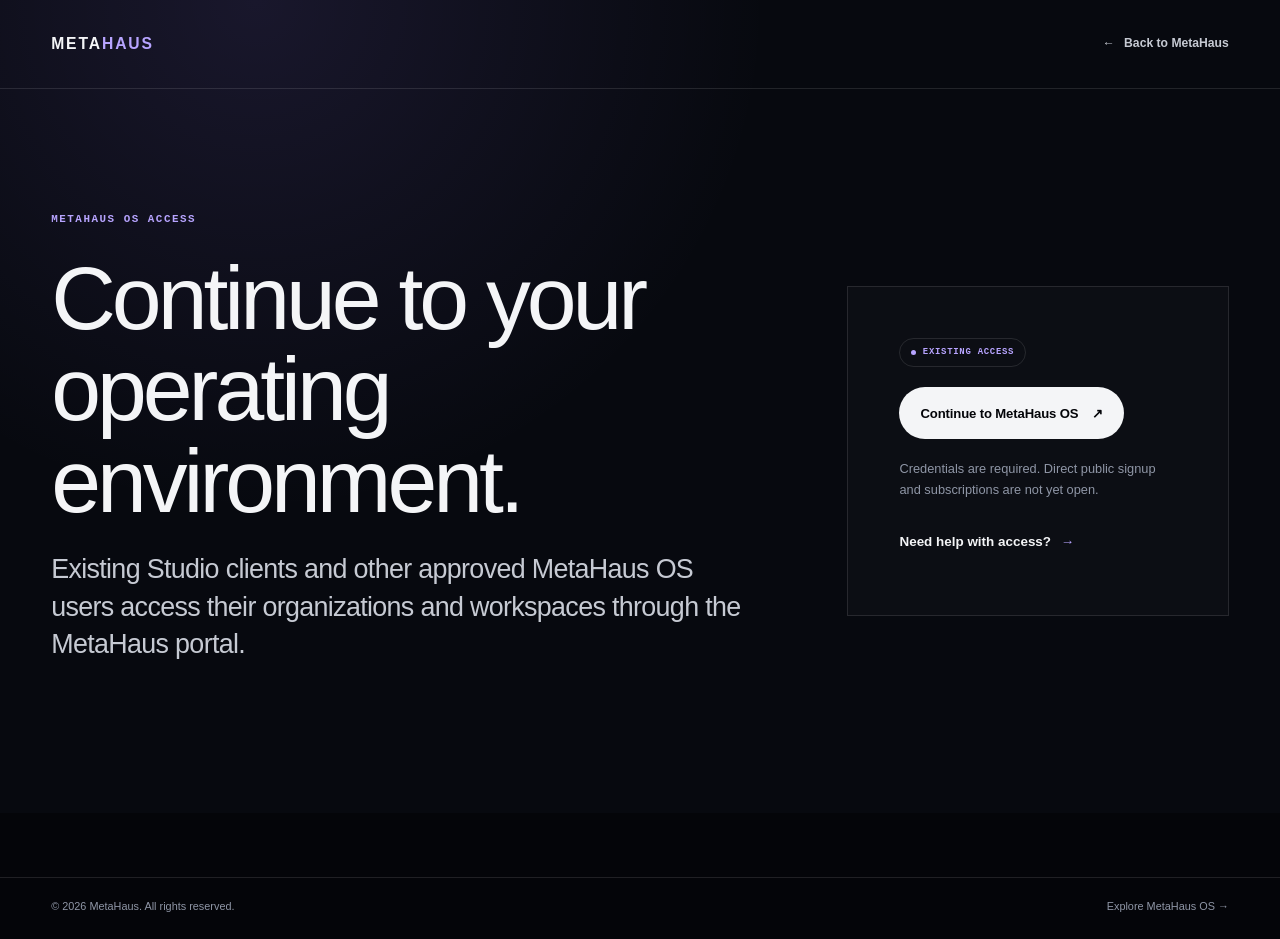
==== login/index.html @ ceb2d058 "feat(site): prepare MetaHaus OS commercial acquisition paths" ====
<!doctype html>
<html lang="en">
<head>
  <meta charset="utf-8">
  <meta name="viewport" content="width=device-width, initial-scale=1">
  <title>Log in — MetaHaus</title>
  <meta name="description" content="Access an existing MetaHaus OS organization or workspace through the MetaHaus portal.">
  <meta name="robots" content="noindex, follow">
  <meta name="theme-color" content="#07090f">
  <link rel="canonical" href="https://metahaus.studio/login/">
  <link rel="icon" href="../favicon.svg" type="image/svg+xml">
  <link rel="stylesheet" href="../css/styles.css">
</head>
<body class="preview-page login-page">
  <a class="skip-link" href="#main-content">Skip to login</a>
  <header class="preview-page-header">
    <nav class="preview-page-nav" aria-label="Login navigation">
      <a class="brand" href="../index.html" aria-label="MetaHaus home"><span class="brand-meta">META</span><span class="brand-haus">HAUS</span></a>
      <a class="preview-back-link" href="../index.html"><span aria-hidden="true">←</span> Back to MetaHaus</a>
    </nav>
  </header>
  <main class="login-main" id="main-content">
    <section class="section-shell login-panel" aria-labelledby="login-title">
      <div>
        <p class="preview-kicker">MetaHaus OS access</p>
        <h1 id="login-title">Continue to your operating environment.</h1>
        <p class="product-page-lead">Existing Studio clients and other approved MetaHaus OS users access their organizations and workspaces through the MetaHaus portal.</p>
      </div>
      <div class="login-action-panel">
        <span class="status status-private">Existing Access</span>
        <a class="button button-primary" href="https://portal.metahaus.studio/" rel="noopener noreferrer">Continue to MetaHaus OS <span aria-hidden="true">↗</span></a>
        <p>Credentials are required. Direct public signup and subscriptions are not yet open.</p>
        <a class="text-link" href="mailto:hello@metahaus.studio?subject=MetaHaus%20OS%20Access">Need help with access? <span aria-hidden="true">→</span></a>
      </div>
    </section>
  </main>
  <footer class="site-footer"><div class="section-shell footer-bottom"><span>© 2026 MetaHaus. All rights reserved.</span><a href="../os/">Explore MetaHaus OS →</a></div></footer>
</body>
</html>
---- css/styles.css ----
/*
  MetaHaus public website
  Phase 1A: static-first foundation and homepage
*/

:root {
  --color-bg: #07090f;
  --color-bg-deep: #040509;
  --color-surface: #0d111b;
  --color-surface-raised: #121827;
  --color-surface-soft: #161d2d;
  --color-text: #f4f5f7;
  --color-text-soft: #c6cad3;
  --color-muted: #8f96a6;
  --color-line: rgba(255, 255, 255, 0.11);
  --color-line-strong: rgba(255, 255, 255, 0.2);
  --color-violet: #9b7cff;
  --color-violet-bright: #b7a4ff;
  --color-blue: #6da8ff;
  --color-cyan: #70d9e7;

  --font-sans: Inter, ui-sans-serif, -apple-system, BlinkMacSystemFont, "Segoe UI", sans-serif;
  --font-mono: "SFMono-Regular", Consolas, "Liberation Mono", monospace;

  --space-1: 0.375rem;
  --space-2: 0.625rem;
  --space-3: 0.875rem;
  --space-4: 1rem;
  --space-5: 1.5rem;
  --space-6: 2rem;
  --space-7: 3rem;
  --space-8: 4rem;
  --space-9: 6rem;
  --space-10: 8rem;

  --radius-sm: 0.625rem;
  --radius-md: 1rem;
  --radius-lg: 1.5rem;
  --radius-xl: 2rem;
  --page-width: 86rem;
  --page-gutter: clamp(1.25rem, 4vw, 4rem);
  --shadow-soft: 0 2rem 6rem rgba(0, 0, 0, 0.28);
  --transition-fast: 180ms ease;
  --transition-base: 320ms cubic-bezier(0.22, 1, 0.36, 1);
}

*,
*::before,
*::after {
  box-sizing: border-box;
}

html {
  scroll-behavior: smooth;
  scroll-padding-top: 6rem;
  overflow-x: clip;
}

body {
  margin: 0;
  background: var(--color-bg);
  color: var(--color-text);
  font-family: var(--font-sans);
  font-size: 1rem;
  line-height: 1.6;
  -webkit-font-smoothing: antialiased;
  text-rendering: optimizeLegibility;
}

body::selection {
  background: var(--color-violet);
  color: var(--color-bg-deep);
}

img,
svg {
  display: block;
  max-width: 100%;
}

button,
input,
textarea,
select {
  font: inherit;
}

a {
  color: inherit;
  text-decoration: none;
}

h1,
h2,
h3,
p,
blockquote {
  margin-top: 0;
}

h1,
h2,
h3 {
  letter-spacing: -0.045em;
  line-height: 1.02;
}

:focus-visible {
  outline: 2px solid var(--color-cyan);
  outline-offset: 4px;
}

.skip-link {
  position: fixed;
  top: 0.75rem;
  left: 0.75rem;
  z-index: 1000;
  padding: 0.75rem 1rem;
  border-radius: var(--radius-sm);
  background: var(--color-text);
  color: var(--color-bg);
  font-weight: 700;
  transform: translateY(-150%);
  transition: transform var(--transition-fast);
}

.skip-link:focus {
  transform: translateY(0);
}

.section-shell {
  width: min(100%, var(--page-width));
  margin-inline: auto;
  padding-inline: var(--page-gutter);
}

.section {
  position: relative;
  padding-block: var(--space-10);
}

.eyebrow {
  margin-bottom: var(--space-5);
  color: var(--color-muted);
  font-family: var(--font-mono);
  font-size: 0.72rem;
  font-weight: 600;
  letter-spacing: 0.15em;
  line-height: 1.4;
  text-transform: uppercase;
}

.eyebrow span {
  margin-inline: 0.45em;
  color: var(--color-violet-bright);
}

.section-heading {
  display: grid;
  grid-template-columns: minmax(0, 1fr) minmax(15rem, 25rem);
  align-items: end;
  gap: var(--space-7);
  margin-bottom: var(--space-8);
}

.section-heading h2,
.definition-copy h2,
.company-copy h2,
.portal-panel h2,
.contact-panel h2 {
  max-width: 18ch;
  margin-bottom: 0;
  font-size: clamp(2.5rem, 5.6vw, 5.75rem);
  font-weight: 520;
}

.heading-note {
  max-width: 34rem;
  margin-bottom: 0.2rem;
  color: var(--color-muted);
  font-size: 0.94rem;
}

.large-copy {
  color: var(--color-text-soft);
  font-size: clamp(1.35rem, 2.1vw, 2rem);
  letter-spacing: -0.03em;
  line-height: 1.35;
}

.button-row {
  display: flex;
  flex-wrap: wrap;
  gap: 0.75rem;
}

.button {
  display: inline-flex;
  min-height: 3.25rem;
  align-items: center;
  justify-content: center;
  gap: 0.85rem;
  padding: 0.85rem 1.25rem;
  border: 1px solid transparent;
  border-radius: 999px;
  font-size: 0.82rem;
  font-weight: 680;
  letter-spacing: -0.01em;
  line-height: 1;
  transition: background-color var(--transition-fast), border-color var(--transition-fast), color var(--transition-fast), transform var(--transition-base);
}

.button:hover {
  transform: translateY(-2px);
}

.button-primary {
  background: var(--color-text);
  color: var(--color-bg-deep);
}

.button-primary:hover {
  background: var(--color-violet-bright);
}

.button-secondary {
  border-color: var(--color-line-strong);
  background: rgba(255, 255, 255, 0.025);
  color: var(--color-text);
}

.button-secondary:hover,
.button-portal:hover {
  border-color: rgba(155, 124, 255, 0.65);
  background: rgba(155, 124, 255, 0.08);
}

.button-portal {
  border-color: rgba(155, 124, 255, 0.44);
  background: rgba(155, 124, 255, 0.08);
}

.button-light {
  background: var(--color-bg-deep);
  color: var(--color-text);
}

.text-link,
.card-link {
  display: inline-flex;
  min-height: 2.75rem;
  align-items: center;
  gap: 0.6rem;
  color: var(--color-text);
  font-size: 0.84rem;
  font-weight: 680;
}

.text-link span,
.card-link span {
  color: var(--color-violet-bright);
  transition: transform var(--transition-base);
}

.text-link:hover span,
.card-link:hover span {
  transform: translateX(0.25rem);
}

/* Header */

.site-header {
  position: fixed;
  top: 0;
  left: 0;
  z-index: 100;
  width: 100%;
  padding: 1rem var(--page-gutter) 0;
  pointer-events: none;
}

.nav-shell {
  display: grid;
  grid-template-columns: auto 1fr auto;
  width: min(100%, calc(var(--page-width) - (var(--page-gutter) * 2)));
  min-height: 4.5rem;
  align-items: center;
  gap: var(--space-6);
  margin-inline: auto;
  padding: 0.6rem 0.75rem 0.6rem 1.25rem;
  border: 1px solid var(--color-line);
  border-radius: 1.25rem;
  background: rgba(8, 10, 16, 0.82);
  box-shadow: 0 1rem 4rem rgba(0, 0, 0, 0.22);
  backdrop-filter: blur(20px) saturate(120%);
  pointer-events: auto;
}

.brand {
  display: inline-flex;
  min-height: 2.75rem;
  align-items: center;
  font-size: 0.98rem;
  font-weight: 800;
  letter-spacing: 0.12em;
  line-height: 1;
}

.brand-haus {
  color: var(--color-violet-bright);
}

.primary-nav {
  display: flex;
  justify-content: center;
  gap: clamp(1rem, 2.2vw, 2rem);
}

.primary-nav a {
  position: relative;
  display: inline-flex;
  min-width: 2.75rem;
  min-height: 2.75rem;
  align-items: center;
  padding: 0.65rem 0;
  color: var(--color-text-soft);
  font-size: 0.78rem;
  font-weight: 620;
}

.primary-nav a::after {
  content: "";
  position: absolute;
  right: 0;
  bottom: 0.35rem;
  left: 0;
  height: 1px;
  background: var(--color-violet-bright);
  transform: scaleX(0);
  transition: transform var(--transition-base);
}

.primary-nav a:hover {
  color: var(--color-text);
}

.primary-nav a:hover::after,
.primary-nav a[aria-current="location"]::after {
  transform: scaleX(1);
}

.primary-nav a[aria-current="location"] {
  color: var(--color-text);
}

.primary-nav a[aria-current="location"]::before {
  content: "";
  position: absolute;
  top: 50%;
  left: -0.7rem;
  width: 0.25rem;
  height: 0.25rem;
  border-radius: 50%;
  background: var(--color-violet-bright);
  box-shadow: 0 0 0.8rem rgba(155, 124, 255, 0.55);
  transform: translateY(-50%);
}

.nav-toggle {
  display: none;
  width: 2.75rem;
  height: 2.75rem;
  padding: 0;
  border: 1px solid var(--color-line);
  border-radius: 50%;
  background: transparent;
  color: var(--color-text);
  cursor: pointer;
}

.nav-toggle span {
  display: block;
  width: 1rem;
  height: 1px;
  margin: 0.3rem auto;
  background: currentColor;
  transition: transform var(--transition-fast);
}

.nav-toggle[aria-expanded="true"] span:first-child {
  transform: translateY(3px) rotate(45deg);
}

.nav-toggle[aria-expanded="true"] span:last-child {
  transform: translateY(-2px) rotate(-45deg);
}

.no-script-nav {
  position: relative;
  z-index: 2;
  display: flex;
  flex-wrap: wrap;
  gap: 0.5rem 1.25rem;
  padding-top: 6.5rem;
  padding-bottom: 1rem;
  color: var(--color-text-soft);
  font-size: 0.78rem;
  font-weight: 650;
}

.no-script-nav a {
  min-height: 2.75rem;
  display: inline-flex;
  align-items: center;
}

/* Hero */

.home-page {
  --ambient-color: 104, 90, 180;
  overflow-x: hidden;
  background:
    radial-gradient(circle at 79% 12%, rgba(71, 91, 166, 0.17), transparent 28rem),
    radial-gradient(circle at 35% -10%, rgba(125, 85, 180, 0.09), transparent 35rem),
    var(--color-bg);
}

.home-page::before {
  content: "";
  position: fixed;
  inset: 0;
  z-index: 0;
  pointer-events: none;
  opacity: 0.16;
  background-image:
    linear-gradient(rgba(255, 255, 255, 0.028) 1px, transparent 1px),
    linear-gradient(90deg, rgba(255, 255, 255, 0.028) 1px, transparent 1px),
    radial-gradient(circle at 78% 38%, rgba(var(--ambient-color), 0.16), transparent 28rem);
  background-size: 6rem 6rem, 6rem 6rem, 100% 100%;
  transition: opacity 900ms ease, background-image 900ms ease;
}

.home-page[data-active-section="products"] { --ambient-color: 121, 101, 205; }
.home-page[data-active-section="capabilities"] { --ambient-color: 73, 132, 188; }
.home-page[data-active-section="worlds"] { --ambient-color: 65, 151, 163; }
.home-page[data-active-section="company"] { --ambient-color: 125, 113, 158; }
.home-page[data-active-section="contact"] { --ambient-color: 93, 90, 140; }

.home-page > main,
.home-page > .site-footer {
  position: relative;
  z-index: 1;
}

.home-page .hero {
  position: relative;
  min-height: min(61rem, 100svh);
  padding-top: clamp(9rem, 15vh, 12rem);
  overflow: hidden;
}

.home-page .hero::before {
  content: "";
  position: absolute;
  inset: 0;
  z-index: -1;
  opacity: 0.36;
  background-image:
    linear-gradient(rgba(255, 255, 255, 0.035) 1px, transparent 1px),
    linear-gradient(90deg, rgba(255, 255, 255, 0.035) 1px, transparent 1px);
  background-size: 5rem 5rem;
  mask-image: linear-gradient(to bottom, black 15%, transparent 88%);
}

.hero-layout {
  display: grid;
  grid-template-columns: minmax(0, 1.08fr) minmax(26rem, 0.92fr);
  align-items: center;
  gap: clamp(3rem, 8vw, 8rem);
}

.hero-copy h1 {
  max-width: 13ch;
  margin-bottom: var(--space-6);
  font-size: clamp(3.5rem, 7.1vw, 7.3rem);
  font-weight: 510;
  letter-spacing: -0.065em;
}

.hero-intro {
  max-width: 47rem;
  margin-bottom: var(--space-7);
  color: var(--color-text-soft);
  font-size: clamp(1.05rem, 1.5vw, 1.3rem);
  line-height: 1.65;
}

.hero-system {
  --depth-x: 0deg;
  --depth-y: 0deg;
  --node-axis-offset: 12%;
  position: relative;
  width: min(100%, 38rem);
  min-height: 0;
  aspect-ratio: 1;
  justify-self: end;
  border: 1px solid rgba(255, 255, 255, 0.14);
  border-radius: 50%;
  background:
    radial-gradient(circle at 50% 50%, rgba(155, 124, 255, 0.095), transparent 36%),
    rgba(255, 255, 255, 0.01);
  box-shadow: inset 0 0 7rem rgba(76, 109, 190, 0.065), 0 2rem 6rem rgba(0, 0, 0, 0.24);
  transform: perspective(75rem) rotateX(var(--depth-x)) rotateY(var(--depth-y));
  transform-style: preserve-3d;
  transition: border-color 500ms ease, box-shadow 500ms ease, transform 650ms cubic-bezier(0.22, 1, 0.36, 1);
}

.hero-system::before,
.hero-system::after {
  content: "";
  position: absolute;
  top: 50%;
  left: 50%;
  background: rgba(255, 255, 255, 0.1);
  transform: translate(-50%, -50%);
}

.hero-system::before {
  width: 100%;
  height: 1px;
}

.hero-system::after {
  width: 1px;
  height: 100%;
}

.system-orbit {
  position: absolute;
  top: 50%;
  left: 50%;
  border: 1px solid rgba(255, 255, 255, 0.13);
  border-radius: 50%;
  transform: translate(-50%, -50%);
  will-change: transform, opacity;
}

.orbit-one {
  width: 68%;
  height: 68%;
}

.orbit-two {
  width: 40%;
  height: 40%;
  border-color: rgba(155, 124, 255, 0.25);
}

.system-core {
  position: absolute;
  top: 50%;
  left: 50%;
  z-index: 2;
  display: flex;
  width: clamp(5.75rem, 25%, 8.25rem);
  aspect-ratio: 1;
  flex-direction: column;
  align-items: center;
  justify-content: center;
  border: 1px solid rgba(155, 124, 255, 0.42);
  border-radius: 50%;
  background: #0c101a;
  box-shadow: 0 0 3.5rem rgba(126, 98, 213, 0.14);
  transform: translate(-50%, -50%);
  transition: border-color 400ms ease, box-shadow 400ms ease;
}

.system-core span {
  font-size: clamp(1.2rem, 3.1vw, 1.65rem);
  font-weight: 750;
  letter-spacing: 0.14em;
  line-height: 1;
  translate: 0.06em 0;
}

.system-core small {
  margin-top: 0.5rem;
  color: var(--color-muted);
  font-family: var(--font-mono);
  font-size: 0.58rem;
  letter-spacing: 0.12em;
  text-transform: uppercase;
}

.system-node {
  position: absolute;
  z-index: 3;
  display: grid;
  grid-template-columns: 1.2rem auto;
  width: 7.25rem;
  min-height: 2.75rem;
  align-items: center;
  justify-content: center;
  gap: 0.5rem;
  padding: 0.55rem 0.85rem;
  border: 1px solid rgba(255, 255, 255, 0.13);
  border-radius: 999px;
  background: rgba(9, 12, 20, 0.92);
  color: var(--color-text-soft);
  font-size: 0.72rem;
  font-weight: 650;
  letter-spacing: 0.015em;
  line-height: 1;
  box-shadow: 0 0.75rem 1.8rem rgba(0, 0, 0, 0.18);
  cursor: default;
  transition: opacity 350ms ease, border-color 350ms ease, color 350ms ease, background-color 350ms ease, transform 350ms cubic-bezier(0.22, 1, 0.36, 1);
}

.system-node:hover,
.system-node:focus-visible {
  border-color: rgba(155, 124, 255, 0.6);
  background: rgba(17, 19, 31, 0.98);
  color: var(--color-text);
  transform: translateY(-0.2rem);
}

.system-node span {
  width: 1.2rem;
  color: var(--color-violet-bright);
  font-family: var(--font-mono);
  font-size: 0.58rem;
  letter-spacing: 0.06em;
  text-align: center;
}

.node-os {
  top: var(--node-axis-offset);
  left: 50%;
  translate: -50% -50%;
}

.node-ai {
  top: 50%;
  right: var(--node-axis-offset);
  translate: 50% -50%;
}

.node-mobility {
  bottom: var(--node-axis-offset);
  left: 50%;
  translate: -50% 50%;
}

.node-commerce {
  top: 50%;
  left: var(--node-axis-offset);
  translate: -50% -50%;
}

.system-readout {
  position: absolute;
  right: 8%;
  bottom: 8%;
  display: grid;
  gap: 0.25rem;
  color: var(--color-muted);
  font-family: var(--font-mono);
  font-size: 0.57rem;
  letter-spacing: 0.1em;
  text-transform: uppercase;
}

.system-readout button {
  min-height: 2.75rem;
  padding: 0.5rem 0;
  border: 0;
  background: transparent;
  color: inherit;
  font: inherit;
  letter-spacing: inherit;
  text-align: left;
  text-transform: inherit;
  cursor: pointer;
  transition: color 250ms ease, transform 250ms ease;
}

.system-readout button:hover,
.system-readout button:focus-visible,
.system-readout button[aria-pressed="true"] {
  color: var(--color-text);
  transform: translateX(-0.2rem);
}

.hero-system[data-active-layer="products"] .system-node:not([data-layer="products"]),
.hero-system[data-active-layer="worlds"] .system-node:not([data-layer="worlds"]) {
  opacity: 0.32;
}

.hero-system[data-active-layer="products"] .system-node[data-layer="products"],
.hero-system[data-active-layer="worlds"] .system-node[data-layer="worlds"] {
  border-color: rgba(155, 124, 255, 0.66);
  color: var(--color-text);
  box-shadow: 0 0.8rem 2rem rgba(0, 0, 0, 0.2), 0 0 1.4rem rgba(155, 124, 255, 0.14);
}

.hero-system[data-active-layer="capabilities"]::before,
.hero-system[data-active-layer="capabilities"]::after {
  background: rgba(112, 217, 231, 0.42);
  box-shadow: 0 0 1rem rgba(112, 217, 231, 0.16);
}

.hero-system[data-active-layer="capabilities"] .system-orbit {
  border-color: rgba(112, 217, 231, 0.3);
}

.system-caption {
  position: absolute;
  bottom: 8%;
  left: 8%;
  max-width: 9rem;
  margin: 0;
  color: var(--color-muted);
  font-family: var(--font-mono);
  font-size: 0.55rem;
  letter-spacing: 0.08em;
  line-height: 1.5;
  text-transform: uppercase;
}

.hero-index {
  display: grid;
  grid-template-columns: repeat(5, 1fr);
  margin-top: clamp(4rem, 10vh, 8rem);
  border-top: 1px solid var(--color-line);
  border-bottom: 1px solid var(--color-line);
}

.hero-index span {
  padding: 1.05rem 1rem;
  border-right: 1px solid var(--color-line);
  color: var(--color-muted);
  font-family: var(--font-mono);
  font-size: 0.62rem;
  letter-spacing: 0.08em;
  text-align: center;
  text-transform: uppercase;
}

.hero-index span:first-child { border-left: 1px solid var(--color-line); }

/* Company definition */

.section-definition {
  background: var(--color-text);
  color: var(--color-bg-deep);
}

.definition-grid,
.company-grid {
  display: grid;
  grid-template-columns: minmax(10rem, 0.38fr) minmax(0, 1fr);
  gap: clamp(3rem, 9vw, 9rem);
}

.section-marker {
  display: flex;
  gap: 1rem;
  align-items: flex-start;
  color: #666d79;
  font-family: var(--font-mono);
  font-size: 0.68rem;
  letter-spacing: 0.1em;
  text-transform: uppercase;
}

.section-marker p {
  margin-bottom: 0;
}

.definition-copy h2 {
  max-width: 14ch;
  margin-bottom: var(--space-7);
}

.definition-copy > p {
  max-width: 47rem;
  color: #4f5561;
  font-size: clamp(1.05rem, 1.5vw, 1.3rem);
  line-height: 1.7;
}

/* MetaHaus OS */

.section-os {
  border-bottom: 1px solid var(--color-line);
  background: #090c14;
}

.os-panel {
  display: grid;
  grid-template-columns: minmax(18rem, 0.7fr) minmax(0, 1.3fr);
  gap: var(--space-8);
  align-items: stretch;
}

.os-narrative {
  display: flex;
  flex-direction: column;
  align-items: flex-start;
  justify-content: flex-end;
  padding: clamp(1.5rem, 3vw, 2.5rem);
  border: 1px solid var(--color-line);
  border-radius: var(--radius-lg);
  background: rgba(255, 255, 255, 0.015);
}

.os-narrative > p:not(.large-copy) {
  max-width: 38rem;
  color: var(--color-muted);
}

.os-narrative .text-link {
  min-height: 2.75rem;
  align-items: center;
}

.os-actions {
  display: flex;
  flex-wrap: wrap;
  gap: 0.5rem 1.25rem;
  margin-top: auto;
  padding-top: var(--space-7);
}

.os-introduction.os-introduction-strategic {
  grid-template-columns: minmax(0, 1fr);
}

.os-preview-column {
  min-width: 0;
}

.os-scope {
  display: grid;
  grid-template-columns: repeat(2, minmax(0, 1fr));
  width: 100%;
  margin: 1.25rem 0 0;
  padding: 0;
  border-top: 1px solid var(--color-line);
  list-style: none;
}

.os-scope li {
  min-width: 0;
  padding: 0.7rem 0.75rem 0.7rem 0;
  border-bottom: 1px solid var(--color-line);
  color: var(--color-text-soft);
  font-size: 0.7rem;
  line-height: 1.4;
}

.os-scope li:nth-child(even) {
  padding-left: 0.75rem;
  border-left: 1px solid var(--color-line);
}

.os-interface {
  min-height: 37rem;
  overflow: hidden;
  border: 1px solid rgba(155, 124, 255, 0.3);
  border-radius: var(--radius-lg);
  background:
    radial-gradient(circle at 75% 30%, rgba(100, 120, 220, 0.15), transparent 28rem),
    #0a0e17;
  box-shadow: var(--shadow-soft);
}

.interface-topbar {
  display: grid;
  grid-template-columns: 1fr auto 1fr;
  min-height: 3.5rem;
  align-items: center;
  padding-inline: 1.25rem;
  border-bottom: 1px solid var(--color-line);
  color: var(--color-muted);
  font-family: var(--font-mono);
  font-size: 0.58rem;
  letter-spacing: 0.08em;
  text-transform: uppercase;
}

.interface-mark {
  color: var(--color-text);
  font-weight: 700;
}

.interface-state {
  justify-self: end;
  color: var(--color-cyan);
}

.interface-state::before {
  content: "";
  display: inline-block;
  width: 0.4rem;
  height: 0.4rem;
  margin-right: 0.45rem;
  border-radius: 50%;
  background: currentColor;
}

.interface-body {
  display: grid;
  grid-template-columns: 4rem 1fr;
  min-height: calc(37rem - 3.5rem);
}

.interface-rail {
  display: flex;
  flex-direction: column;
  align-items: center;
  gap: 1.1rem;
  padding-top: 1.5rem;
  border-right: 1px solid var(--color-line);
}

.interface-rail span {
  width: 0.55rem;
  height: 0.55rem;
  border: 1px solid var(--color-line-strong);
  border-radius: 50%;
}

.interface-rail .active {
  border-color: var(--color-violet-bright);
  background: var(--color-violet-bright);
  box-shadow: 0 0 1rem rgba(155, 124, 255, 0.55);
}

.interface-content {
  display: flex;
  flex-direction: column;
  padding: clamp(1.5rem, 4vw, 3rem);
}

.interface-content > p {
  color: var(--color-violet-bright);
  font-family: var(--font-mono);
  font-size: 0.64rem;
  letter-spacing: 0.1em;
  text-transform: uppercase;
}

.interface-content > h3 {
  max-width: 16ch;
  margin-bottom: auto;
  font-size: clamp(2rem, 4vw, 4rem);
  font-weight: 520;
}

.interface-modules {
  display: grid;
  grid-template-columns: repeat(4, 1fr);
  gap: 0.65rem;
}

.interface-modules article {
  min-width: 0;
  padding: 1rem;
  border: 1px solid var(--color-line);
  border-radius: var(--radius-sm);
  background: rgba(255, 255, 255, 0.02);
}

.interface-modules span,
.interface-modules strong,
.interface-modules small {
  display: block;
}

.interface-modules span {
  margin-bottom: 2rem;
  color: var(--color-muted);
  font-family: var(--font-mono);
  font-size: 0.6rem;
}

.interface-modules strong {
  overflow: hidden;
  font-size: 0.75rem;
  text-overflow: ellipsis;
}

.interface-modules small {
  margin-top: 0.25rem;
  overflow: hidden;
  color: var(--color-muted);
  font-size: 0.62rem;
  text-overflow: ellipsis;
  white-space: nowrap;
}

.preview-source-note {
  display: flex;
  align-items: center;
  justify-content: space-between;
  gap: 1.5rem;
  margin: 0;
  padding: 0.85rem 0.25rem 0;
  color: var(--color-muted);
  font-size: 0.64rem;
  line-height: 1.55;
}

.preview-source-note span {
  flex: 0 0 auto;
  color: var(--color-violet-bright);
  font-family: var(--font-mono);
  font-size: 0.55rem;
  letter-spacing: 0.09em;
  text-transform: uppercase;
}

.product-preview-frame {
  overflow: hidden;
  border: 1px solid rgba(155, 124, 255, 0.28);
  border-radius: var(--radius-lg);
  background:
    radial-gradient(circle at 72% 20%, rgba(112, 217, 231, 0.1), transparent 25rem),
    #080b12;
  box-shadow: var(--shadow-soft);
}

.product-proof-figure,
.product-preview-detail {
  margin: 0;
}

.product-proof-window {
  position: relative;
  overflow: hidden;
  border-bottom: 1px solid var(--color-line);
  background: #080b12;
}

.product-proof-window::after {
  position: absolute;
  inset: 0;
  border: 1px solid rgba(255, 255, 255, 0.04);
  content: "";
  pointer-events: none;
}

.product-proof-window img {
  width: 100%;
  height: auto;
}

.product-proof-window-primary {
  aspect-ratio: 1.28;
}

.product-proof-window-primary img {
  min-height: 100%;
  object-fit: cover;
  object-position: 35% top;
}

.product-proof-figure figcaption,
.product-preview-detail figcaption {
  margin: 0;
  padding: 0.9rem 1rem;
  color: var(--color-muted);
  font-size: 0.64rem;
  line-height: 1.55;
}

.product-proof-figure figcaption strong,
.product-preview-detail figcaption strong {
  margin-right: 0.35rem;
  color: var(--color-text-soft);
}

.product-preview-details {
  margin-top: 1rem;
  border-top: 1px solid var(--color-line);
}

.product-preview-details summary {
  display: flex;
  min-height: 3rem;
  align-items: center;
  justify-content: space-between;
  gap: 1rem;
  cursor: pointer;
  color: var(--color-text);
  font-size: 0.72rem;
  font-weight: 650;
  list-style: none;
}

.product-preview-details summary::-webkit-details-marker {
  display: none;
}

.product-preview-details summary span {
  color: var(--color-violet-bright);
  transition: transform var(--transition-fast);
}

.product-preview-details[open] summary span {
  transform: rotate(90deg);
}

.product-preview-detail-grid {
  display: grid;
  grid-template-columns: repeat(2, minmax(0, 1fr));
  overflow: hidden;
  border: 1px solid var(--color-line);
  border-radius: var(--radius-md);
  background: #080b12;
}

.product-preview-detail + .product-preview-detail {
  border-left: 1px solid var(--color-line);
}

.product-preview-detail .product-proof-window {
  aspect-ratio: 1.45;
}

.product-preview-detail img {
  width: 100%;
  height: 100%;
  object-fit: cover;
  object-position: top left;
}

.cloud-preview {
  margin-top: 1.5rem;
}

.cloud-preview .product-preview-frame {
  border-radius: var(--radius-md);
  box-shadow: none;
}

.product-proof-window-cloud {
  aspect-ratio: 1.48;
}

.product-proof-window-cloud img {
  width: 100%;
  height: 100%;
  object-fit: cover;
  object-position: 28% top;
}

.cloud-pack-proof {
  border-top: 1px solid var(--color-line);
}

.cloud-pack-proof .product-proof-window {
  aspect-ratio: 1.6;
}

.preview-boundary {
  margin: 0;
  padding: 0.85rem 1rem;
  border-top: 1px solid var(--color-line);
  color: var(--color-muted);
  font-family: var(--font-mono);
  font-size: 0.52rem;
  letter-spacing: 0.05em;
  line-height: 1.5;
  text-transform: uppercase;
}

/* 2026.3 product-proof recomposition */
.os-introduction {
  display: grid;
  grid-template-columns: minmax(18rem, 0.8fr) minmax(0, 1.2fr);
  gap: clamp(2.5rem, 6vw, 7rem);
  align-items: start;
  margin-bottom: clamp(3rem, 6vw, 6rem);
}

.os-narrative-compact {
  min-height: 0;
}

.os-narrative-compact p:last-child {
  margin-bottom: 0;
}

.os-scope-column {
  min-width: 0;
}

.homepage-proof,
.immersive-home-proof {
  width: 100%;
  overflow: hidden;
  border: 1px solid rgba(155, 124, 255, 0.28);
  background: #080b12;
  box-shadow: var(--shadow-soft);
}

.homepage-proof-primary {
  margin-inline: auto;
}

.proof-label {
  display: flex;
  min-height: 3.5rem;
  align-items: center;
  justify-content: space-between;
  gap: 1rem;
  padding-inline: clamp(1rem, 2vw, 1.5rem);
  border-bottom: 1px solid var(--color-line);
  color: var(--color-muted);
  font-family: var(--font-mono);
  font-size: 0.58rem;
  letter-spacing: 0.09em;
  text-transform: uppercase;
}

.proof-label span:first-child {
  color: var(--color-text);
  font-weight: 700;
}

.proof-figure,
.immersive-proof-figure {
  margin: 0;
}

.proof-image-surface {
  width: 100%;
  overflow: hidden;
  background: #070a11;
}

.proof-image-surface img {
  width: 100%;
  height: auto;
}

.proof-figure figcaption,
.immersive-proof-figure figcaption {
  display: flex;
  align-items: baseline;
  justify-content: space-between;
  gap: 2rem;
  padding: 1rem clamp(1rem, 2vw, 1.5rem);
  border-top: 1px solid var(--color-line);
  color: var(--color-muted);
  font-size: 0.72rem;
  line-height: 1.55;
}

.proof-figure figcaption strong {
  flex: 0 0 auto;
  color: var(--color-text);
  font-weight: 680;
}

.proof-figure figcaption span {
  max-width: 42rem;
  text-align: right;
}

.homepage-secondary-proof {
  display: grid;
  grid-template-columns: repeat(2, minmax(0, 1fr));
  gap: clamp(1rem, 2.2vw, 2rem);
  margin-top: clamp(1rem, 2.2vw, 2rem);
}

.homepage-secondary-proof-three {
  grid-template-columns: repeat(3, minmax(0, 1fr));
}

.proof-figure-secondary,
.cloud-secondary-proof {
  overflow: hidden;
  border: 1px solid var(--color-line);
  background: #080b12;
}

.proof-disclosure {
  display: flex;
  align-items: center;
  justify-content: space-between;
  gap: 1.5rem;
  padding: 1rem 0.25rem 0;
}

.proof-disclosure p {
  margin: 0;
  color: var(--color-muted);
  font-size: 0.7rem;
}

.product-proof-product {
  gap: clamp(2rem, 5vw, 4rem);
  padding: clamp(1.25rem, 3vw, 3rem);
}

.product-proof-product .card-topline {
  margin-bottom: 0;
}

.product-proof-intro {
  display: grid;
  grid-template-columns: minmax(15rem, 0.75fr) minmax(0, 1.25fr);
  gap: 1rem clamp(3rem, 8vw, 9rem);
  align-items: end;
}

.product-proof-intro .product-family,
.product-proof-intro h3 {
  grid-column: 1;
}

.product-proof-intro .product-family {
  margin-top: 0;
}

.product-proof-intro h3 {
  margin-bottom: 0;
}

.product-proof-intro .large-copy,
.product-proof-intro > p:last-child {
  grid-column: 2;
}

.product-proof-intro .large-copy {
  margin-bottom: 0.5rem;
  color: var(--color-text);
}

.product-proof-intro > p:last-child {
  margin-bottom: 0;
}

.gallery-source-stage.gallery-source-stage-dominant {
  height: clamp(30rem, 54vw, 46rem);
}

.gallery-source-stage-dominant img {
  top: 11%;
  width: 31%;
  height: 73%;
}

.gallery-source-stage-dominant img:nth-child(1) {
  left: 5%;
}

.gallery-source-stage-dominant img:nth-child(2) {
  left: 34.5%;
  top: 6%;
  height: 82%;
}

.gallery-source-stage-dominant img:nth-child(3) {
  right: 5%;
}

.gallery-source-stage.gallery-source-stage-dominant.gallery-source-stage-single img:first-child {
  top: 7%;
  left: 50%;
  width: min(48%, 28rem);
  height: 86%;
  object-fit: contain;
  transform: translateX(-50%);
}

.product-proof-actions {
  display: flex;
  flex-wrap: wrap;
  gap: 0.5rem 1.5rem;
}

.cloud-home-proof {
  box-shadow: none;
}

.cloud-secondary-proof {
  width: min(100%, 64rem);
}

.proof-disclosure-card {
  padding-top: 0;
}

.cloud-proof-status {
  width: min(100%, 58rem);
  padding: clamp(1.25rem, 2.4vw, 2rem);
  border: 1px solid var(--color-line);
  background: rgba(255, 255, 255, 0.012);
}

.product-proof-product .proof-disclosure-card p {
  max-width: 42rem;
  margin: 0;
  color: var(--color-muted);
  font-family: var(--font-mono);
  font-size: 0.58rem;
  letter-spacing: 0.05em;
  text-transform: uppercase;
}

/* Dedicated, capture-based product preview destinations */
.preview-page {
  background:
    radial-gradient(circle at 18% 5%, rgba(155, 124, 255, 0.08), transparent 32rem),
    var(--color-bg);
}

.preview-page .skip-link {
  z-index: 100;
}

.preview-page-header {
  position: relative;
  z-index: 10;
  border-bottom: 1px solid var(--color-line);
}

.preview-page-nav {
  display: flex;
  width: min(100%, var(--page-width));
  min-height: 5.5rem;
  align-items: center;
  justify-content: space-between;
  gap: 1.5rem;
  margin-inline: auto;
  padding-inline: var(--page-gutter);
}

.preview-back-link {
  display: inline-flex;
  min-height: 3rem;
  align-items: center;
  gap: 0.6rem;
  color: var(--color-text-soft);
  font-size: 0.76rem;
  font-weight: 650;
}

.preview-page-main {
  overflow: clip;
}

.preview-hero {
  padding-block: clamp(5rem, 10vw, 10rem) clamp(4rem, 8vw, 8rem);
}

.preview-hero-grid {
  display: grid;
  grid-template-columns: minmax(0, 1fr) auto;
  gap: 2rem;
  align-items: end;
}

.preview-hero h1 {
  max-width: 12ch;
  margin-bottom: 1.25rem;
  font-size: clamp(3.5rem, 9vw, 8.5rem);
  font-weight: 520;
}

.preview-positioning {
  margin: 0;
  color: var(--color-text-soft);
  font-size: clamp(1.25rem, 2.2vw, 2rem);
  letter-spacing: -0.03em;
}

.preview-kicker {
  margin-bottom: 1.5rem;
  color: var(--color-violet-bright);
  font-family: var(--font-mono);
  font-size: 0.68rem;
  font-weight: 650;
  letter-spacing: 0.14em;
  text-transform: uppercase;
}

.preview-gallery {
  padding-bottom: clamp(6rem, 12vw, 12rem);
}

.preview-entry {
  padding-block: clamp(3rem, 7vw, 7rem);
  border-top: 1px solid var(--color-line);
}

.preview-entry-heading {
  display: grid;
  grid-template-columns: 4rem minmax(0, 1fr) minmax(15rem, 28rem);
  gap: 1.5rem;
  align-items: end;
  margin-bottom: clamp(2rem, 4vw, 4rem);
}

.preview-entry-index {
  color: var(--color-violet-bright);
  font-family: var(--font-mono);
  font-size: 0.72rem;
  letter-spacing: 0.1em;
}

.preview-entry h2 {
  margin: 0;
  font-size: clamp(2rem, 4vw, 4.5rem);
  font-weight: 520;
}

.preview-entry-heading p {
  margin: 0;
  color: var(--color-muted);
  font-size: 0.85rem;
}

.preview-destination-proof {
  width: 100%;
  overflow: hidden;
  border: 1px solid var(--color-line);
  background: #070a11;
}

.preview-destination-proof img {
  width: 100%;
  height: auto;
}

.preview-proof-workflow {
  max-width: 1392px;
  margin-inline: auto;
}

.preview-proof-cloud-pack {
  max-width: 1887px;
  margin-inline: auto;
}

.preview-factual-caption {
  display: flex;
  align-items: flex-start;
  justify-content: space-between;
  gap: 2rem;
  padding: 1rem 1.25rem;
  border-top: 1px solid var(--color-line);
  color: var(--color-muted);
  font-size: 0.7rem;
}

.preview-factual-caption strong {
  color: var(--color-text-soft);
}

.preview-boundary-note {
  display: grid;
  grid-template-columns: minmax(0, 1fr) auto;
  gap: 2rem;
  align-items: center;
  padding: clamp(2rem, 4vw, 4rem) 0;
  border-top: 1px solid var(--color-line);
}

.preview-boundary-note p {
  max-width: 60rem;
  margin: 0;
  color: var(--color-text-soft);
}

.runtime-proof-notes {
  display: grid;
  grid-template-columns: repeat(4, minmax(0, 1fr));
  margin-top: 2rem;
  border-top: 1px solid var(--color-line);
  border-bottom: 1px solid var(--color-line);
}

.runtime-proof-notes div {
  min-width: 0;
  padding: 1.5rem;
  border-right: 1px solid var(--color-line);
}

.runtime-proof-notes div:last-child {
  border-right: 0;
}

.runtime-proof-notes strong,
.runtime-proof-notes span {
  display: block;
}

.runtime-proof-notes strong {
  margin-bottom: 0.5rem;
  color: var(--color-text);
  font-size: 0.78rem;
}

.runtime-proof-notes span {
  color: var(--color-muted);
  font-size: 0.68rem;
  line-height: 1.55;
}

.os-support-row {
  margin-top: 1rem;
}

.reliability-proof {
  padding: clamp(1.5rem, 3vw, 2.5rem);
  border: 1px solid var(--color-line);
  border-radius: var(--radius-lg);
  background: rgba(255, 255, 255, 0.015);
}

.reliability-proof h3,
.studio-layer h3 {
  max-width: 18ch;
  margin-bottom: 0;
  font-size: clamp(1.65rem, 2.7vw, 2.8rem);
  font-weight: 530;
}

.reliability-proof {
  background:
    radial-gradient(circle at 90% 8%, rgba(74, 210, 188, 0.08), transparent 18rem),
    rgba(255, 255, 255, 0.012);
}

.reliability-proof > p:not(.eyebrow) {
  margin-top: 1.5rem;
  color: var(--color-muted);
  font-size: 0.82rem;
}

.reliability-proof dl {
  margin: 1.75rem 0 0;
  border-top: 1px solid var(--color-line);
}

.reliability-proof dl div {
  padding-block: 1rem;
  border-bottom: 1px solid var(--color-line);
}

.reliability-proof dt {
  margin-bottom: 0.35rem;
  color: var(--color-cyan);
  font-family: var(--font-mono);
  font-size: 0.56rem;
  letter-spacing: 0.08em;
  text-transform: uppercase;
}

.reliability-proof dd {
  margin: 0;
  color: var(--color-text-soft);
  font-size: 0.72rem;
  line-height: 1.55;
}

.reliability-proof > small {
  display: block;
  margin-top: 1rem;
  color: var(--color-muted);
  font-size: 0.62rem;
  line-height: 1.6;
}

/* Product ecosystem */

.status {
  display: inline-flex;
  align-items: center;
  gap: 0.4rem;
  padding: 0.4rem 0.65rem;
  border: 1px solid var(--color-line);
  border-radius: 999px;
  color: var(--color-muted);
  font-family: var(--font-mono);
  font-size: 0.56rem;
  font-weight: 650;
  letter-spacing: 0.08em;
  text-transform: uppercase;
  white-space: nowrap;
}

.status::before {
  content: "";
  width: 0.35rem;
  height: 0.35rem;
  border-radius: 50%;
  background: currentColor;
}

.status-private { color: var(--color-violet-bright); }
.status-project { color: var(--color-cyan); }
.status-development { color: #c3c8d4; }
.access-context {
  color: var(--color-text-soft);
  font-family: var(--font-mono);
  font-size: 0.56rem;
  font-weight: 650;
  letter-spacing: 0.08em;
  text-transform: uppercase;
  white-space: nowrap;
}

.product-grid {
  display: grid;
  grid-template-columns: repeat(12, 1fr);
  gap: 1rem;
}

.platform-distinction {
  display: grid;
  grid-template-columns: repeat(3, minmax(0, 1fr));
  margin-bottom: 1rem;
  overflow: hidden;
  border: 1px solid var(--color-line);
  border-radius: var(--radius-lg);
  background: rgba(255, 255, 255, 0.015);
}

.platform-distinction > div {
  min-width: 0;
  padding: clamp(1.25rem, 2.5vw, 2rem);
  border-right: 1px solid var(--color-line);
}

.platform-distinction > div:nth-child(3) {
  border-right: 0;
}

.platform-distinction span,
.platform-distinction strong {
  display: block;
}

.platform-distinction > div span {
  margin-bottom: 1rem;
  color: var(--color-violet-bright);
  font-family: var(--font-mono);
  font-size: 0.58rem;
  letter-spacing: 0.09em;
  text-transform: uppercase;
}

.platform-distinction strong {
  max-width: 20ch;
  color: var(--color-text-soft);
  font-size: clamp(1rem, 1.6vw, 1.35rem);
  font-weight: 520;
  line-height: 1.35;
}

.platform-distinction > p {
  grid-column: 1 / -1;
  margin: 0;
  padding: 0.8rem 2rem;
  border-top: 1px solid var(--color-line);
  color: var(--color-text);
  font-family: var(--font-mono);
  font-size: 0.62rem;
  letter-spacing: 0.12em;
  text-align: center;
  text-transform: uppercase;
}

.platform-distinction > p span {
  display: inline;
  color: var(--color-violet-bright);
}

.product-card {
  position: relative;
  grid-column: span 4;
  display: flex;
  min-height: 25rem;
  flex-direction: column;
  padding: clamp(1.25rem, 2.5vw, 2rem);
  overflow: hidden;
  border: 1px solid var(--color-line);
  border-radius: var(--radius-lg);
  background: linear-gradient(145deg, rgba(255, 255, 255, 0.035), rgba(255, 255, 255, 0.012));
  transition: border-color var(--transition-fast), transform var(--transition-base), background-color var(--transition-fast);
}

.product-card:hover {
  border-color: rgba(155, 124, 255, 0.42);
  transform: translateY(-4px);
}

.product-card-featured {
  grid-column: span 8;
  background:
    radial-gradient(circle at 85% 15%, rgba(112, 137, 230, 0.16), transparent 24rem),
    linear-gradient(145deg, rgba(255, 255, 255, 0.045), rgba(255, 255, 255, 0.015));
}

.product-card-wide {
  grid-column: span 12;
}

.product-card-half {
  grid-column: span 6;
}

.card-topline {
  display: flex;
  align-items: center;
  justify-content: space-between;
  gap: 1rem;
  margin-bottom: auto;
  color: var(--color-muted);
  font-family: var(--font-mono);
  font-size: 0.58rem;
  letter-spacing: 0.08em;
  text-transform: uppercase;
}

.product-family {
  margin: var(--space-7) 0 0.7rem;
  color: var(--color-violet-bright);
  font-family: var(--font-mono);
  font-size: 0.62rem;
  letter-spacing: 0.1em;
  text-transform: uppercase;
}

.product-card h3 {
  max-width: 15ch;
  margin-bottom: 1rem;
  font-size: clamp(1.65rem, 2.6vw, 2.7rem);
  font-weight: 540;
}

.product-card p:not(.product-family) {
  max-width: 35rem;
  color: var(--color-muted);
  font-size: 0.9rem;
}

.product-card .card-link {
  margin-top: 1.5rem;
}

/* 2026.5 homepage product portfolio: typographic proof gateways, not screenshots. */
.product-grid-five .product-card:not(.product-card-commercial) {
  min-height: 18.5rem;
}

.product-grid-five .card-topline {
  margin-bottom: clamp(1.75rem, 3vw, 2.75rem);
}

.product-grid-five .product-family {
  margin-top: 0;
}

.product-grid-five .product-proof-actions {
  margin-top: auto;
  padding-top: 1.25rem;
}

.product-grid-five .product-proof-actions .card-link {
  margin-top: 0;
}

.product-grid-five .card-link-demo {
  color: var(--color-violet-bright);
}

.product-grid-five .large-copy {
  margin-bottom: 0.75rem;
  color: var(--color-text);
  font-size: clamp(1.05rem, 1.6vw, 1.35rem);
}

.portfolio-access-note {
  max-width: 44rem;
  margin: 1.25rem 0 0;
  color: var(--color-muted);
  font-family: var(--font-mono);
  font-size: 0.62rem;
  letter-spacing: 0.05em;
  text-transform: uppercase;
}

.product-signals {
  margin: 1.25rem 0 0;
  padding: 0;
  border-top: 1px solid var(--color-line);
  list-style: none;
}

.product-signals li {
  padding-block: 0.6rem;
  border-bottom: 1px solid var(--color-line);
  color: var(--color-text-soft);
  font-size: 0.68rem;
  line-height: 1.5;
}

.product-card p.product-proof {
  margin: 1rem 0 0;
  color: var(--color-text-soft);
  font-size: 0.67rem;
  line-height: 1.55;
}

.immersive-preview {
  margin-top: 1.5rem;
  border-top: 1px solid var(--color-line);
}

.immersive-preview summary {
  display: flex;
  min-height: 3rem;
  align-items: center;
  justify-content: space-between;
  gap: 1rem;
  cursor: pointer;
  color: var(--color-text);
  font-size: 0.72rem;
  font-weight: 650;
  list-style: none;
}

.immersive-preview summary::-webkit-details-marker {
  display: none;
}

.immersive-preview summary span {
  color: var(--color-violet-bright);
  transition: transform var(--transition-fast);
}

.immersive-preview[open] summary span {
  transform: rotate(90deg);
}

.immersive-preview-frame {
  overflow: hidden;
  border: 1px solid var(--color-line);
  border-radius: var(--radius-md);
  background:
    radial-gradient(circle at 50% 25%, rgba(112, 137, 230, 0.13), transparent 20rem),
    #080b12;
}

.preview-frame-topline {
  display: flex;
  min-height: 2.65rem;
  align-items: center;
  justify-content: space-between;
  gap: 1rem;
  padding-inline: 1rem;
  border-bottom: 1px solid var(--color-line);
  color: var(--color-muted);
  font-family: var(--font-mono);
  font-size: 0.5rem;
  letter-spacing: 0.07em;
  text-transform: uppercase;
}

.immersive-preview figure {
  margin: 0;
}

.gallery-source-stage {
  position: relative;
  height: clamp(16rem, 25vw, 20rem);
  overflow: hidden;
  background:
    linear-gradient(rgba(155, 124, 255, 0.055) 1px, transparent 1px),
    linear-gradient(90deg, rgba(155, 124, 255, 0.055) 1px, transparent 1px),
    linear-gradient(180deg, #0b0f18 0%, #080a10 100%);
  background-size: 3rem 3rem, 3rem 3rem, auto;
  perspective: 55rem;
}

.gallery-source-stage::after {
  position: absolute;
  right: -12%;
  bottom: -44%;
  left: -12%;
  height: 62%;
  border-top: 1px solid rgba(155, 124, 255, 0.22);
  background: linear-gradient(180deg, rgba(155, 124, 255, 0.08), transparent 65%);
  content: "";
  transform: perspective(22rem) rotateX(62deg);
  transform-origin: top;
}

.gallery-source-stage img {
  position: absolute;
  z-index: 1;
  top: 14%;
  width: 35%;
  height: 68%;
  object-fit: cover;
  border: 1px solid rgba(255, 255, 255, 0.2);
  background: #111820;
  box-shadow: 0 1.5rem 4rem rgba(0, 0, 0, 0.48);
}

.gallery-source-stage img:nth-child(1) {
  left: 2%;
  transform: rotateY(14deg) translateZ(-1rem);
}

.gallery-source-stage img:nth-child(2) {
  left: 32.5%;
  top: 8%;
  z-index: 2;
  height: 76%;
}

.gallery-source-stage img:nth-child(3) {
  right: 2%;
  transform: rotateY(-14deg) translateZ(-1rem);
}

.immersive-preview figcaption {
  margin: 0;
  padding: 0.85rem 1rem;
  border-top: 1px solid var(--color-line);
  color: var(--color-muted);
  font-size: 0.6rem;
  line-height: 1.55;
}

.preview-capability-line {
  display: grid;
  grid-template-columns: repeat(3, minmax(0, 1fr));
  margin: 0;
  padding: 0;
  border-top: 1px solid var(--color-line);
  list-style: none;
}

.preview-capability-line li {
  min-width: 0;
  padding: 0.75rem;
  border-right: 1px solid var(--color-line);
  color: var(--color-text-soft);
  font-family: var(--font-mono);
  font-size: 0.48rem;
  letter-spacing: 0.05em;
  line-height: 1.45;
  text-transform: uppercase;
}

.preview-capability-line li:last-child {
  border-right: 0;
}

.product-card-commercial {
  min-height: 34rem;
  background:
    radial-gradient(circle at 14% 12%, rgba(112, 137, 230, 0.11), transparent 24rem),
    linear-gradient(145deg, rgba(255, 255, 255, 0.038), rgba(255, 255, 255, 0.012));
}

.product-card-commercial .card-topline {
  gap: 0.75rem;
}

.commercial-layout {
  display: grid;
  grid-template-columns: minmax(16rem, 0.8fr) minmax(0, 1.2fr);
  align-items: start;
  gap: clamp(3rem, 6vw, 7rem);
  margin-top: clamp(4rem, 8vw, 8rem);
}

.commercial-intro .product-family {
  margin-top: 0;
}

.commercial-intro p:last-child {
  max-width: 31rem;
  margin-bottom: 0;
}

.commercial-capability-grid {
  display: grid;
  grid-template-columns: repeat(2, minmax(0, 1fr));
  border-top: 1px solid var(--color-line);
}

.commercial-capability-group {
  min-width: 0;
  padding-top: 1.25rem;
}

.commercial-capability-group + .commercial-capability-group {
  padding-left: clamp(1.25rem, 2.5vw, 2.5rem);
  border-left: 1px solid var(--color-line);
}

.commercial-capability-group h4 {
  margin: 0 0 1.25rem;
  color: var(--color-violet-bright);
  font-family: var(--font-mono);
  font-size: 0.6rem;
  font-weight: 650;
  letter-spacing: 0.11em;
  line-height: 1.4;
  text-transform: uppercase;
}

.commercial-capability-group ul {
  margin: 0;
  padding: 0;
  list-style: none;
}

.commercial-capability-group li {
  display: flex;
  min-height: 2.75rem;
  align-items: center;
  justify-content: space-between;
  gap: 1rem;
  border-bottom: 1px solid var(--color-line);
  color: var(--color-text-soft);
  font-size: 0.78rem;
}

.commercial-capability-group li small {
  color: var(--color-muted);
  font-family: var(--font-mono);
  font-size: 0.52rem;
  letter-spacing: 0.08em;
  text-transform: uppercase;
  white-space: nowrap;
}

/* Capabilities */

.section-capabilities {
  border-block: 1px solid var(--color-line);
  background: #090c14;
}

.capability-list {
  border-top: 1px solid var(--color-line);
}

.capability-row {
  display: grid;
  grid-template-columns: 4rem minmax(15rem, 0.85fr) minmax(18rem, 1.15fr);
  gap: var(--space-6);
  align-items: center;
  padding-block: 1.75rem;
  border-bottom: 1px solid var(--color-line);
}

.capability-row > span {
  color: var(--color-muted);
  font-family: var(--font-mono);
  font-size: 0.62rem;
}

.capability-row h3 {
  margin-bottom: 0;
  font-size: clamp(1.2rem, 2vw, 1.75rem);
  font-weight: 540;
}

.capability-row p {
  max-width: 38rem;
  margin-bottom: 0;
  color: var(--color-muted);
  font-size: 0.9rem;
}

/* Worlds */

.world-grid {
  display: grid;
  grid-template-columns: repeat(3, 1fr);
  border-top: 1px solid var(--color-line);
  border-left: 1px solid var(--color-line);
}

.world-card {
  display: flex;
  min-height: 25rem;
  flex-direction: column;
  padding: clamp(1.5rem, 3vw, 2.5rem);
  border-right: 1px solid var(--color-line);
  border-bottom: 1px solid var(--color-line);
  background: rgba(255, 255, 255, 0.012);
  transition: background-color var(--transition-fast);
}

.world-card:hover {
  background: rgba(155, 124, 255, 0.04);
}

.world-card > span,
.world-card small {
  color: var(--color-muted);
  font-family: var(--font-mono);
  font-size: 0.58rem;
  letter-spacing: 0.08em;
  text-transform: uppercase;
}

/* Selected work and partnerships */

.section-partnership {
  border-top: 1px solid var(--color-line);
  background: #090c14;
}

.partnership-panel {
  display: grid;
  grid-template-columns: minmax(9rem, 0.35fr) minmax(20rem, 1fr) minmax(14rem, 0.55fr);
  gap: clamp(2rem, 6vw, 6rem);
  align-items: stretch;
  padding: clamp(1.5rem, 4vw, 3.5rem);
  border: 1px solid var(--color-line);
  border-radius: var(--radius-xl);
  background:
    radial-gradient(circle at 88% 20%, rgba(109, 168, 255, 0.1), transparent 24rem),
    rgba(255, 255, 255, 0.015);
}

.partnership-index {
  display: flex;
  flex-direction: column;
  justify-content: space-between;
  color: var(--color-muted);
  font-family: var(--font-mono);
  font-size: 0.58rem;
  letter-spacing: 0.08em;
  text-transform: uppercase;
}

.partnership-index small {
  color: var(--color-blue);
  font-size: inherit;
}

.partnership-copy .product-family {
  margin-top: 0;
}

.partnership-copy h3 {
  margin-bottom: 1.5rem;
  font-size: clamp(3rem, 7vw, 7rem);
  font-weight: 520;
}

.partnership-copy > p:not(.product-family, .large-copy) {
  max-width: 39rem;
  color: var(--color-muted);
}

.partnership-credit {
  display: block;
  max-width: 42rem;
  margin-top: 2rem;
  padding-top: 1rem;
  border-top: 1px solid var(--color-line);
  color: var(--color-text-soft);
  font-size: 0.72rem;
}

.partnership-system {
  display: grid;
  align-content: center;
  border-top: 1px solid var(--color-line);
}

.partnership-system span {
  position: relative;
  padding: 0.85rem 0.25rem 0.85rem 1.25rem;
  border-bottom: 1px solid var(--color-line);
  color: var(--color-text-soft);
  font-size: 0.75rem;
}

.partnership-system span::before {
  content: "";
  position: absolute;
  top: 50%;
  left: 0.25rem;
  width: 0.35rem;
  height: 0.35rem;
  border-radius: 50%;
  background: var(--color-blue);
  transform: translateY(-50%);
}

.world-card h3 {
  max-width: 12ch;
  margin: auto 0 1rem;
  font-size: clamp(1.7rem, 2.8vw, 2.6rem);
  font-weight: 520;
}

.world-card p {
  color: var(--color-muted);
  font-size: 0.9rem;
}

.world-card small {
  margin-top: 1.5rem;
  color: var(--color-violet-bright);
  line-height: 1.7;
}

/* Engagement and access */

.section-engagement {
  background: var(--color-text);
  color: var(--color-bg-deep);
}

.engagement-layout {
  display: grid;
  grid-template-columns: minmax(18rem, 0.8fr) minmax(0, 1.2fr);
  gap: clamp(3rem, 8vw, 8rem);
}

.section-engagement .section-heading {
  display: block;
  margin-bottom: 0;
}

.section-engagement .eyebrow {
  color: #646b78;
}

.section-engagement .section-heading h2 {
  max-width: 11ch;
}

.sticky-heading {
  position: sticky;
  top: 8rem;
  align-self: start;
}

.engagement-list {
  border-top: 1px solid rgba(5, 7, 12, 0.18);
}

.engagement-content {
  min-width: 0;
}

.studio-layer {
  margin-bottom: 2.5rem;
  padding: clamp(1.5rem, 3vw, 2.25rem);
  border: 1px solid rgba(5, 7, 12, 0.18);
  border-radius: var(--radius-lg);
  background: rgba(5, 7, 12, 0.035);
}

.studio-layer .eyebrow {
  color: #646b78;
}

.studio-layer h3 {
  color: var(--color-bg-deep);
}

.studio-layer > p:not(.eyebrow) {
  max-width: 42rem;
  margin: 1.25rem 0 0;
  color: #545b67;
}

.studio-path {
  display: flex;
  flex-wrap: wrap;
  align-items: center;
  gap: 0.75rem;
  margin-top: 1.75rem;
  padding-top: 1rem;
  border-top: 1px solid rgba(5, 7, 12, 0.18);
  color: var(--color-bg-deep);
  font-family: var(--font-mono);
  font-size: 0.62rem;
  font-weight: 650;
  letter-spacing: 0.08em;
  text-transform: uppercase;
}

.studio-path i {
  color: #777e8b;
  font-style: normal;
}

.engagement-item {
  display: grid;
  grid-template-columns: 3rem 1fr;
  gap: 1.5rem;
  padding-block: 2rem;
  border-bottom: 1px solid rgba(5, 7, 12, 0.18);
}

.engagement-item > span {
  color: #777e8b;
  font-family: var(--font-mono);
  font-size: 0.62rem;
}

.engagement-item h3 {
  margin-bottom: 0.6rem;
  font-size: clamp(1.5rem, 2.6vw, 2.4rem);
  font-weight: 530;
}

.engagement-item p {
  max-width: 38rem;
  margin-bottom: 0;
  color: #545b67;
}

/* Portal */

.portal-panel {
  display: grid;
  grid-template-columns: 10rem minmax(0, 1fr) auto;
  align-items: center;
  gap: clamp(2rem, 5vw, 5rem);
  padding-block: clamp(3rem, 6vw, 5rem);
  border: 1px solid rgba(155, 124, 255, 0.3);
  border-radius: var(--radius-xl);
  background:
    radial-gradient(circle at 12% 50%, rgba(155, 124, 255, 0.15), transparent 18rem),
    linear-gradient(135deg, rgba(255, 255, 255, 0.035), rgba(255, 255, 255, 0.012));
  box-shadow: var(--shadow-soft);
}

.portal-symbol {
  display: flex;
  aspect-ratio: 1;
  flex-direction: column;
  align-items: center;
  justify-content: center;
  border: 1px solid rgba(155, 124, 255, 0.38);
  border-radius: 50%;
  background: rgba(155, 124, 255, 0.05);
}

.portal-symbol span {
  font-weight: 750;
  letter-spacing: 0.12em;
}

.portal-symbol small {
  margin-top: 0.35rem;
  color: var(--color-muted);
  font-family: var(--font-mono);
  font-size: 0.48rem;
  letter-spacing: 0.06em;
  text-transform: uppercase;
}

.portal-copy .eyebrow {
  margin-bottom: 1rem;
}

.portal-panel h2 {
  max-width: 18ch;
  font-size: clamp(2rem, 4vw, 4rem);
}

.portal-copy > p:last-child {
  max-width: 44rem;
  margin: 1.25rem 0 0;
  color: var(--color-muted);
}

.portal-note {
  grid-column: 2 / -1;
  margin: -2rem 0 0;
  color: var(--color-muted);
  font-size: 0.72rem;
}

.portal-dialog {
  width: min(calc(100% - 2rem), 35rem);
  max-height: calc(100svh - 2rem);
  padding: 0;
  overflow: auto;
  border: 1px solid rgba(155, 124, 255, 0.42);
  border-radius: var(--radius-lg);
  background: var(--color-surface);
  color: var(--color-text);
  box-shadow: 0 2rem 8rem rgba(0, 0, 0, 0.58);
}

.portal-dialog::backdrop {
  background: rgba(2, 3, 7, 0.78);
  backdrop-filter: blur(8px);
}

.portal-dialog-inner {
  padding: clamp(1.5rem, 5vw, 3rem);
}

.portal-dialog .eyebrow {
  margin-bottom: 1rem;
}

.portal-dialog h2 {
  margin-bottom: 1rem;
  font-size: clamp(2rem, 6vw, 3.5rem);
  font-weight: 520;
}

.portal-dialog p:not(.eyebrow) {
  color: var(--color-text-soft);
}

.portal-dialog .button-row {
  margin-top: 2rem;
}

/* Company and contact */

.section-company {
  border-top: 1px solid var(--color-line);
  background: #090c14;
}

.company-copy h2 {
  margin-bottom: var(--space-7);
}

.company-copy blockquote {
  max-width: 38rem;
  margin-bottom: var(--space-8);
  color: var(--color-text-soft);
  font-size: clamp(1.35rem, 2.7vw, 2.5rem);
  letter-spacing: -0.035em;
  line-height: 1.4;
}

.company-principles {
  display: grid;
  grid-template-columns: repeat(2, 1fr);
  max-width: 48rem;
  border-top: 1px solid var(--color-line);
  border-left: 1px solid var(--color-line);
}

.company-principles p {
  min-height: 8rem;
  margin-bottom: 0;
  padding: 1.25rem;
  border-right: 1px solid var(--color-line);
  border-bottom: 1px solid var(--color-line);
  color: var(--color-text-soft);
}

.company-principles span {
  display: block;
  margin-bottom: 1.25rem;
  color: var(--color-muted);
  font-family: var(--font-mono);
  font-size: 0.58rem;
}

.section-contact {
  padding-block: 0;
  background: var(--color-text);
  color: var(--color-bg-deep);
}

.contact-panel {
  display: grid;
  grid-template-columns: minmax(0, 1fr) auto;
  align-items: end;
  gap: var(--space-7);
  padding-block: clamp(4rem, 8vw, 8rem);
}

.contact-panel .eyebrow,
.contact-panel > p:not(.eyebrow) {
  grid-column: 1;
}

.contact-panel .eyebrow {
  color: #646b78;
}

.contact-panel h2 {
  grid-column: 1;
  max-width: 15ch;
}

.contact-panel > p:not(.eyebrow) {
  max-width: 40rem;
  margin: 1.5rem 0 0;
  color: #545b67;
}

.contact-actions {
  grid-column: 2;
  grid-row: 1 / span 4;
  display: flex;
  align-items: flex-end;
  flex-direction: column;
  gap: 1rem;
  align-self: end;
  margin-bottom: 0.25rem;
}

.contact-actions .text-link {
  color: #252b35;
}

/* MetaHaus OS commercial-readiness routes */
.product-page-nav-links {
  display: flex;
  align-items: center;
  gap: 1.5rem;
}

.product-page-nav-links a {
  display: inline-flex;
  min-height: 2.75rem;
  align-items: center;
  color: var(--color-text-soft);
  font-size: 0.76rem;
  font-weight: 650;
}

.product-page-hero {
  padding-block: clamp(5rem, 10vw, 10rem);
  border-bottom: 1px solid var(--color-line);
}

.product-page-hero-grid {
  display: grid;
  grid-template-columns: minmax(0, 1.35fr) minmax(18rem, 0.65fr);
  gap: clamp(3rem, 8vw, 8rem);
  align-items: end;
}

.product-page-hero h1,
.readiness-hero h1,
.login-panel h1 {
  max-width: 12ch;
  margin-bottom: 1.5rem;
  font-size: clamp(3.5rem, 8vw, 8rem);
  font-weight: 520;
}

.product-page-lead {
  max-width: 46rem;
  color: var(--color-text-soft);
  font-size: clamp(1.2rem, 2.1vw, 1.9rem);
  letter-spacing: -0.025em;
  line-height: 1.4;
}

.product-page-hero .button-row { margin-top: 2.25rem; }

.product-page-status {
  padding: clamp(1.5rem, 3vw, 2.5rem);
  border: 1px solid var(--color-line);
  background: rgba(255, 255, 255, 0.018);
}

.product-page-status p {
  margin: 1.5rem 0 1rem;
  color: var(--color-muted);
  font-size: 0.86rem;
}

.product-page-section { padding-block: clamp(5rem, 10vw, 10rem); }

.product-page-section-soft {
  border-block: 1px solid var(--color-line);
  background: var(--color-bg-deep);
}

.product-pillar-list { border-top: 1px solid var(--color-line); }

.product-pillar {
  display: grid;
  grid-template-columns: minmax(8rem, 0.35fr) minmax(14rem, 0.75fr) minmax(18rem, 1fr) auto;
  gap: clamp(1.5rem, 4vw, 4rem);
  align-items: start;
  padding-block: clamp(2rem, 4vw, 3.5rem);
  border-bottom: 1px solid var(--color-line);
}

.product-pillar > div span {
  color: var(--color-violet-bright);
  font-family: var(--font-mono);
  font-size: 0.68rem;
}

.product-pillar .product-family { margin: 0.7rem 0 0; }

.product-pillar h3 {
  margin: 0;
  font-size: clamp(1.45rem, 2.3vw, 2.4rem);
  font-weight: 520;
  line-height: 1.15;
}

.product-pillar > p { margin: 0; color: var(--color-muted); }

.truth-label {
  display: inline-flex;
  min-height: 2rem;
  align-items: center;
  padding: 0.4rem 0.7rem;
  border: 1px solid var(--color-line);
  border-radius: 999px;
  font-family: var(--font-mono);
  font-size: 0.58rem;
  font-weight: 650;
  letter-spacing: 0.05em;
  text-transform: uppercase;
  white-space: nowrap;
}

.truth-current { color: var(--color-violet-bright); }
.truth-preview { color: var(--color-cyan); }
.truth-upcoming { color: var(--color-muted); }

.product-proof-bridge {
  display: grid;
  grid-template-columns: minmax(0, 1fr) minmax(18rem, 0.7fr);
  gap: clamp(3rem, 8vw, 8rem);
  align-items: start;
}

.product-proof-bridge h2,
.commercial-state-panel h2,
.readiness-details h2 {
  max-width: 16ch;
  margin-bottom: 1.5rem;
  font-size: clamp(2.5rem, 5vw, 5rem);
  font-weight: 520;
}

.product-proof-bridge > div > p:last-child,
.commercial-state-panel > div > p:last-child {
  max-width: 42rem;
  color: var(--color-muted);
}

.proof-index-list {
  margin: 0;
  padding: 0;
  border-top: 1px solid var(--color-line);
  list-style: none;
}

.proof-index-list li {
  display: flex;
  gap: 1.25rem;
  padding-block: 1rem;
  border-bottom: 1px solid var(--color-line);
  color: var(--color-text-soft);
}

.proof-index-list span {
  color: var(--color-violet-bright);
  font-family: var(--font-mono);
  font-size: 0.68rem;
}

.product-proof-bridge > .button { grid-column: 2; justify-self: start; }

.lifecycle-path {
  display: grid;
  grid-template-columns: repeat(4, minmax(0, 1fr));
  border-block: 1px solid var(--color-line);
}

.lifecycle-path article {
  min-width: 0;
  padding: clamp(1.5rem, 3vw, 2.5rem);
  border-right: 1px solid var(--color-line);
}

.lifecycle-path article:last-child { border-right: 0; }
.lifecycle-path span { color: var(--color-violet-bright); font-family: var(--font-mono); font-size: 0.68rem; }
.lifecycle-path h3 { margin: 3rem 0 1rem; font-size: 1.5rem; font-weight: 520; }
.lifecycle-path p { margin: 0; color: var(--color-muted); font-size: 0.82rem; }

.commercial-state-panel {
  display: grid;
  grid-template-columns: minmax(0, 1fr) minmax(18rem, 0.6fr);
  gap: clamp(3rem, 8vw, 8rem);
  padding-block: clamp(2rem, 4vw, 4rem);
  border-block: 1px solid var(--color-line);
}

.commercial-state-actions {
  display: flex;
  flex-direction: column;
  align-items: flex-start;
  justify-content: center;
}

.readiness-main {
  min-height: calc(100vh - 12rem);
  padding-block: clamp(4rem, 8vw, 8rem);
}

.readiness-hero {
  display: grid;
  grid-template-columns: minmax(0, 1fr) auto;
  gap: 1.5rem;
  align-items: start;
  padding-bottom: clamp(4rem, 8vw, 7rem);
}

.readiness-hero .preview-kicker { grid-column: 1; }
.readiness-hero .status { grid-column: 2; grid-row: 1; }
.readiness-hero h1,
.readiness-hero .product-page-lead { grid-column: 1; }

.readiness-details {
  display: grid;
  grid-template-columns: minmax(0, 0.7fr) minmax(20rem, 1fr);
  gap: clamp(2rem, 6vw, 6rem);
  padding-block: clamp(4rem, 8vw, 7rem);
  border-top: 1px solid var(--color-line);
}

.readiness-list {
  display: grid;
  grid-template-columns: repeat(2, minmax(0, 1fr));
  gap: 0;
  margin: 0;
  padding: 0;
  border-top: 1px solid var(--color-line);
  list-style: none;
}

.readiness-list li {
  padding: 1rem;
  border-right: 1px solid var(--color-line);
  border-bottom: 1px solid var(--color-line);
  color: var(--color-text-soft);
  font-size: 0.82rem;
}

.readiness-list li:nth-child(even) { border-right: 0; }

.readiness-boundary {
  grid-column: 2;
  padding: 1.5rem;
  border: 1px solid var(--color-line);
  background: rgba(255, 255, 255, 0.018);
}

.readiness-boundary strong { display: block; margin-bottom: 0.6rem; }
.readiness-boundary p { margin: 0; color: var(--color-muted); font-size: 0.82rem; }
.readiness-details > .button-row { grid-column: 2; }

.future-route {
  margin: 0;
  padding: 0;
  border-top: 1px solid var(--color-line);
  list-style: none;
}

.future-route li {
  display: grid;
  grid-template-columns: 2.5rem minmax(0, 0.7fr) minmax(0, 1fr);
  gap: 1rem;
  padding-block: 1.25rem;
  border-bottom: 1px solid var(--color-line);
}

.future-route span { color: var(--color-violet-bright); font-family: var(--font-mono); font-size: 0.68rem; }
.future-route strong { font-size: 0.86rem; }
.future-route small { color: var(--color-muted); font-size: 0.72rem; }

.login-main {
  display: grid;
  min-height: calc(100vh - 11rem);
  align-items: center;
  padding-block: clamp(4rem, 8vw, 8rem);
}

.login-panel {
  display: grid;
  grid-template-columns: minmax(0, 1fr) minmax(20rem, 0.55fr);
  gap: clamp(3rem, 8vw, 8rem);
  align-items: center;
}

.login-panel h1 { font-size: clamp(3.2rem, 7vw, 7rem); }

.login-action-panel {
  display: flex;
  flex-direction: column;
  align-items: flex-start;
  gap: 1.25rem;
  padding: clamp(2rem, 4vw, 3.5rem);
  border: 1px solid var(--color-line);
  background: rgba(255, 255, 255, 0.018);
}

.login-action-panel p { margin: 0; color: var(--color-muted); font-size: 0.8rem; }

/* Footer */

.site-footer {
  padding-block: var(--space-8) var(--space-5);
  background: var(--color-bg-deep);
}

.footer-grid {
  display: grid;
  grid-template-columns: 1.6fr repeat(3, 1fr);
  gap: var(--space-7);
  padding-bottom: var(--space-8);
}

.footer-brand p {
  margin-top: 1rem;
  color: var(--color-muted);
  font-family: var(--font-mono);
  font-size: 0.62rem;
  letter-spacing: 0.1em;
  text-transform: uppercase;
}

.footer-grid > div:not(.footer-brand) {
  display: flex;
  flex-direction: column;
  align-items: flex-start;
  gap: 0.6rem;
}

.footer-label {
  margin-bottom: 0.45rem;
  color: var(--color-muted);
  font-family: var(--font-mono);
  font-size: 0.6rem;
  letter-spacing: 0.1em;
  text-transform: uppercase;
}

.footer-grid a:not(.brand) {
  display: inline-flex;
  min-width: 2.75rem;
  min-height: 2.75rem;
  align-items: center;
  color: var(--color-text-soft);
  font-size: 0.8rem;
}

.footer-grid span {
  color: var(--color-muted);
  font-size: 0.8rem;
}

.footer-grid a:not(.brand):hover {
  color: var(--color-violet-bright);
}

.footer-bottom {
  display: flex;
  justify-content: space-between;
  gap: 1rem;
  padding-top: 1.25rem;
  border-top: 1px solid var(--color-line);
  color: var(--color-muted);
  font-size: 0.68rem;
}

/* MetaHaus Motion Language v1 */

.reveal {
  opacity: 1;
  transform: none;
}

.motion-word {
  display: inline-block;
  transform-origin: left bottom;
  will-change: opacity, transform;
}

.button[data-magnetic] {
  translate: var(--magnetic-x, 0) var(--magnetic-y, 0);
  will-change: translate, transform;
}

.button:active {
  transform: translateY(0) scale(0.975);
}

@keyframes orbit-drift-clockwise {
  from { transform: translate(-50%, -50%) rotate(0deg); }
  to { transform: translate(-50%, -50%) rotate(360deg); }
}

@keyframes orbit-drift-counter {
  from { transform: translate(-50%, -50%) rotate(360deg); }
  to { transform: translate(-50%, -50%) rotate(0deg); }
}

@keyframes system-breathe {
  0%, 100% { box-shadow: 0 0 3rem rgba(126, 98, 213, 0.11); }
  50% { box-shadow: 0 0 4.5rem rgba(126, 98, 213, 0.2); }
}

@keyframes interface-flow {
  0% { transform: translateY(-120%); opacity: 0; }
  18%, 72% { opacity: 0.7; }
  100% { transform: translateY(420%); opacity: 0; }
}

@keyframes module-settle {
  from { opacity: 0.45; transform: translateY(0.7rem); }
  to { opacity: 1; transform: translateY(0); }
}

@keyframes partnership-connect {
  from { transform: scaleX(0); opacity: 0; }
  to { transform: scaleX(1); opacity: 1; }
}

@keyframes partnership-node {
  from { opacity: 0.5; transform: translateX(-0.45rem); }
  to { opacity: 1; transform: translateX(0); }
}

body[data-page-visible="true"] .hero-system[data-motion-active="true"] .orbit-one {
  animation: orbit-drift-clockwise 72s linear infinite;
}

body[data-page-visible="true"] .hero-system[data-motion-active="true"] .orbit-two {
  animation: orbit-drift-counter 54s linear infinite;
}

body[data-page-visible="true"] .hero-system[data-motion-active="true"] .system-core {
  animation: system-breathe 7s ease-in-out infinite;
}

.product-card {
  --module-x: 50%;
  --module-y: 50%;
  isolation: isolate;
}

.product-card::after {
  content: "";
  position: absolute;
  inset: -1px;
  z-index: -1;
  border-radius: inherit;
  pointer-events: none;
  opacity: 0;
  background: radial-gradient(circle at var(--module-x) var(--module-y), rgba(155, 124, 255, 0.16), transparent 14rem);
  transition: opacity 450ms ease;
}

.product-card:hover::after,
.product-card:focus-visible::after,
.product-card:focus-within::after {
  opacity: 1;
}

.product-card:focus-visible {
  border-color: rgba(155, 124, 255, 0.58);
}

.product-card .status {
  transition: color 300ms ease, border-color 300ms ease, background-color 300ms ease, transform 350ms cubic-bezier(0.22, 1, 0.36, 1);
}

.product-card:hover .status,
.product-card:focus-visible .status,
.product-card:focus-within .status {
  border-color: currentColor;
  background: rgba(255, 255, 255, 0.025);
  transform: translateY(-0.15rem);
}

.interface-content {
  position: relative;
  overflow: hidden;
}

.interface-content::before {
  content: "";
  position: absolute;
  top: 0;
  right: 2.4rem;
  width: 1px;
  height: 22%;
  background: linear-gradient(to bottom, transparent, var(--color-cyan), transparent);
  opacity: 0;
  transform: translateY(-120%);
}

body[data-page-visible="true"] .os-interface[data-motion-active="true"] .interface-content::before {
  animation: interface-flow 5.5s ease-in-out 700ms infinite;
}

.interface-modules article {
  transform: translateY(0);
}

.os-interface[data-motion-active="true"] .interface-modules article {
  animation: module-settle 700ms cubic-bezier(0.22, 1, 0.36, 1) both;
}

.os-interface[data-motion-active="true"] .interface-modules article:nth-child(2) { animation-delay: 90ms; }
.os-interface[data-motion-active="true"] .interface-modules article:nth-child(3) { animation-delay: 180ms; }
.os-interface[data-motion-active="true"] .interface-modules article:nth-child(4) { animation-delay: 270ms; }

.capability-row {
  position: relative;
  overflow: hidden;
  transition: background-color 350ms ease, border-color 350ms ease;
}

.capability-row::before {
  content: "";
  position: absolute;
  top: 0;
  bottom: 0;
  left: 0;
  width: 2px;
  background: linear-gradient(to bottom, transparent, var(--color-cyan), transparent);
  opacity: 0;
  transform: scaleY(0.35);
  transition: opacity 350ms ease, transform 450ms cubic-bezier(0.22, 1, 0.36, 1);
}

.capability-row:hover,
.capability-row:focus-visible {
  border-color: rgba(112, 217, 231, 0.25);
  background: linear-gradient(90deg, rgba(112, 217, 231, 0.045), transparent 58%);
}

.capability-row:hover::before,
.capability-row:focus-visible::before {
  opacity: 1;
  transform: scaleY(1);
}

.capability-row > div p {
  margin-bottom: 0.55rem;
}

.capability-domains {
  display: block;
  color: var(--color-cyan);
  font-family: var(--font-mono);
  font-size: 0.58rem;
  letter-spacing: 0.07em;
  line-height: 1.6;
  opacity: 0.62;
  text-transform: uppercase;
  transition: opacity 300ms ease, letter-spacing 400ms ease;
}

.capability-row:hover .capability-domains,
.capability-row:focus-visible .capability-domains {
  letter-spacing: 0.09em;
  opacity: 1;
}

.world-card {
  --world-accent: 155, 124, 255;
  position: relative;
  isolation: isolate;
  overflow: hidden;
}

.world-card[data-world="intelligence"] { --world-accent: 109, 168, 255; }
.world-card[data-world="mobility"] { --world-accent: 112, 217, 231; }
.world-card[data-world="commerce"] { --world-accent: 132, 118, 224; }
.world-card[data-world="immersive"] { --world-accent: 151, 102, 199; }
.world-card[data-world="furniture"] { --world-accent: 184, 157, 123; }

.world-card::before {
  content: "";
  position: absolute;
  inset: 0;
  z-index: -1;
  opacity: 0.16;
  background:
    linear-gradient(135deg, rgba(var(--world-accent), 0.13), transparent 42%),
    radial-gradient(circle at 88% 14%, rgba(var(--world-accent), 0.2), transparent 11rem);
  transform: scale(0.97);
  transform-origin: top right;
  transition: opacity 450ms ease, transform 700ms cubic-bezier(0.22, 1, 0.36, 1);
}

.world-card::after {
  content: "";
  position: absolute;
  top: 1.5rem;
  right: 1.5rem;
  width: 2.3rem;
  height: 2.3rem;
  border-top: 1px solid rgba(var(--world-accent), 0.55);
  border-right: 1px solid rgba(var(--world-accent), 0.55);
  opacity: 0.5;
  transition: width 500ms ease, height 500ms ease, opacity 350ms ease;
}

.world-card:hover::before,
.world-card:focus-visible::before {
  opacity: 0.7;
  transform: scale(1);
}

.world-card:hover::after,
.world-card:focus-visible::after {
  width: 3.4rem;
  height: 3.4rem;
  opacity: 1;
}

.world-card:focus-visible {
  outline-offset: -4px;
}

.partnership-panel {
  position: relative;
  overflow: hidden;
}

.partnership-panel::before {
  content: "";
  position: absolute;
  top: 50%;
  right: 23%;
  left: 58%;
  height: 1px;
  background: linear-gradient(90deg, rgba(109, 168, 255, 0.16), rgba(109, 168, 255, 0.72));
  opacity: 0;
  transform: scaleX(0);
  transform-origin: left center;
}

.partnership-panel[data-motion-active="true"]::before {
  animation: partnership-connect 900ms cubic-bezier(0.22, 1, 0.36, 1) 350ms both;
}

.partnership-panel[data-motion-active="true"] .partnership-system span {
  animation: partnership-node 520ms cubic-bezier(0.22, 1, 0.36, 1) both;
}

.partnership-panel[data-motion-active="true"] .partnership-system span:nth-child(2) { animation-delay: 70ms; }
.partnership-panel[data-motion-active="true"] .partnership-system span:nth-child(3) { animation-delay: 140ms; }
.partnership-panel[data-motion-active="true"] .partnership-system span:nth-child(4) { animation-delay: 210ms; }
.partnership-panel[data-motion-active="true"] .partnership-system span:nth-child(5) { animation-delay: 280ms; }

.partnership-panel:hover,
.partnership-panel:focus-visible {
  border-color: rgba(109, 168, 255, 0.36);
}

/* 404 */

.error-page {
  display: grid;
  min-height: 100svh;
  place-items: center;
  padding: var(--page-gutter);
  background:
    radial-gradient(circle at 50% 40%, rgba(155, 124, 255, 0.14), transparent 24rem),
    var(--color-bg);
}

.error-panel {
  width: min(100%, 48rem);
  padding: clamp(2rem, 6vw, 5rem);
  border: 1px solid var(--color-line);
  border-radius: var(--radius-xl);
  text-align: center;
}

.error-code {
  color: var(--color-violet-bright);
  font-family: var(--font-mono);
  font-size: 0.7rem;
  letter-spacing: 0.15em;
  text-transform: uppercase;
}

.error-panel h1 {
  margin-bottom: 1.25rem;
  font-size: clamp(3rem, 8vw, 6rem);
  font-weight: 520;
}

.error-panel p {
  max-width: 32rem;
  margin: 0 auto 2rem;
  color: var(--color-muted);
}

/* Legacy page compatibility during the phased rebuild */

body:not(.home-page) {
  background:
    radial-gradient(circle at 20% 0%, rgba(155, 124, 255, 0.12), transparent 32rem),
    var(--color-bg);
}

.site-shell {
  width: min(90rem, 96vw);
  margin: 1.75rem auto;
  padding-bottom: 2rem;
}

.glass {
  border: 1px solid var(--color-line);
  background: rgba(13, 17, 27, 0.86);
  box-shadow: var(--shadow-soft);
  backdrop-filter: blur(18px);
}

.site-shell .nav {
  position: sticky;
  top: 1rem;
  z-index: 20;
  display: flex;
  min-height: 4.5rem;
  align-items: center;
  justify-content: space-between;
  gap: 1.5rem;
  padding: 0.8rem 1.25rem;
  border-radius: 1.25rem;
}

.logo {
  font-weight: 800;
  letter-spacing: 0.08em;
}

.logo span { color: var(--color-violet-bright); }

.nav-links {
  display: flex;
  gap: clamp(0.8rem, 2vw, 1.7rem);
  font-size: 0.72rem;
  font-weight: 700;
  text-transform: uppercase;
}

.nav-links a { color: var(--color-text-soft); }
.nav-links a:hover, .nav-links a.active { color: var(--color-cyan); }

.btn {
  display: inline-flex;
  min-height: 3rem;
  align-items: center;
  justify-content: center;
  gap: 0.5rem;
  padding: 0.75rem 1.2rem;
  border: 1px solid var(--color-line-strong);
  border-radius: 999px;
  font-size: 0.72rem;
  font-weight: 700;
  text-transform: uppercase;
}

.btn-primary {
  border-color: transparent;
  background: var(--color-text);
  color: var(--color-bg);
}

.site-shell main {
  display: grid;
  gap: 1rem;
  margin-top: 1rem;
}

.site-shell .hero,
.panel,
.cta-band,
.site-shell .footer,
.furniture-features {
  border: 1px solid var(--color-line);
  border-radius: var(--radius-lg);
  background: var(--color-surface);
}

.site-shell .hero {
  position: relative;
  min-height: 36rem;
  padding: clamp(2rem, 5vw, 4rem);
  overflow: hidden;
}

.site-shell .hero-copy {
  position: relative;
  z-index: 4;
  max-width: 42rem;
}

.site-shell h1 {
  margin-bottom: 1.5rem;
  font-size: clamp(3rem, 6vw, 6rem);
  font-weight: 520;
}

.site-shell h1 span,
.site-shell h2 span { color: var(--color-violet-bright); }

.site-shell .hero p { color: var(--color-text-soft); }

.actions {
  display: flex;
  flex-wrap: wrap;
  gap: 0.75rem;
  margin-top: 1.75rem;
}

.hero-visual {
  position: absolute;
  top: 0;
  right: 0;
  width: 55%;
  height: 100%;
}

.hero-image img {
  width: 100%;
  height: 100%;
  object-fit: cover;
  filter: brightness(0.68) saturate(0.8);
}

.hero-image::after {
  content: "";
  position: absolute;
  inset: 0;
  background: linear-gradient(90deg, var(--color-surface), rgba(13, 17, 27, 0.15));
}

.brand-row {
  position: absolute;
  right: 3rem;
  bottom: 1.5rem;
  left: 3rem;
  z-index: 5;
  display: flex;
  flex-wrap: wrap;
  gap: 1.5rem;
  color: var(--color-muted);
  font-size: 0.65rem;
  text-transform: uppercase;
}

.panel,
.cta-band,
.furniture-features {
  padding: clamp(1.5rem, 4vw, 2.5rem);
}

.site-shell h2 {
  margin-bottom: 1.5rem;
  font-size: clamp(2rem, 4vw, 3.5rem);
  font-weight: 520;
}

.card-grid,
.image-grid,
.project-grid,
.category-grid,
.process-grid,
.why-grid,
.booking-steps {
  display: grid;
  grid-template-columns: repeat(4, 1fr);
  gap: 1rem;
}

.category-grid { grid-template-columns: repeat(3, 1fr); }
.process-grid, .why-grid { grid-template-columns: repeat(5, 1fr); }

.service-card,
.project-card,
.image-grid > a,
.mini-card,
.booking-card {
  position: relative;
  padding: 1.4rem;
  border: 1px solid var(--color-line);
  border-radius: var(--radius-md);
  background: rgba(255, 255, 255, 0.02);
}

.service-card i {
  display: block;
  margin-bottom: 1.25rem;
  color: var(--color-violet-bright);
  font-size: 1.7rem;
  font-style: normal;
}

.service-card p,
.project-card p,
.image-grid p,
.mini-card p,
.booking-card p { color: var(--color-muted); }

.project-img,
.thumb-img {
  width: 100%;
  height: 15rem;
  margin-bottom: 1rem;
  border-radius: var(--radius-sm);
  object-fit: cover;
}

.case-study-grid,
.booking-list { display: grid; gap: 1rem; }

.case-card {
  display: grid;
  grid-template-columns: 1fr 1fr;
  gap: 2rem;
  align-items: center;
  padding: 1.5rem;
  border: 1px solid var(--color-line);
  border-radius: var(--radius-lg);
}

.case-card img {
  width: 100%;
  height: 20rem;
  border-radius: var(--radius-md);
  object-fit: cover;
}

.booking-card,
.section-head,
.cta-band {
  display: flex;
  align-items: center;
  justify-content: space-between;
  gap: 1.5rem;
}

.cta-services {
  position: relative;
  min-height: 15rem;
  overflow: hidden;
}

.cta-content,
.cta-services > .btn { position: relative; z-index: 3; }
.cta-image { position: absolute; inset: 0; }
.cta-image img { width: 100%; height: 100%; object-fit: cover; filter: brightness(0.45); }

.furniture-features {
  display: grid;
  grid-template-columns: repeat(4, 1fr);
  gap: 1rem;
}

.site-shell .footer {
  display: grid;
  grid-template-columns: 1.4fr repeat(4, 1fr);
  gap: 2rem;
  margin-top: 1rem;
  padding: 2rem;
}

.site-shell .footer h4 {
  margin: 0 0 0.8rem;
  font-size: 0.7rem;
  text-transform: uppercase;
}

.site-shell .footer p,
.site-shell .footer a,
.site-shell .footer span {
  display: block;
  color: var(--color-muted);
  font-size: 0.75rem;
}

.socials { display: flex; gap: 0.8rem; }

.whatsapp-float {
  position: fixed;
  right: 1rem;
  bottom: 1rem;
  z-index: 30;
  padding: 0.8rem 1rem;
  border: 1px solid var(--color-line-strong);
  border-radius: 999px;
  background: var(--color-surface-raised);
  font-size: 0.7rem;
  font-weight: 700;
}

/* Responsive */

@media (max-width: 68rem) {
  .hero-layout {
    grid-template-columns: minmax(0, 1fr) minmax(22rem, 0.75fr);
    gap: 3rem;
  }

  .hero-system { --node-axis-offset: 16%; min-height: 0; }

  .os-panel { grid-template-columns: 1fr; }
  .os-narrative { min-height: 23rem; }

  .os-introduction {
    grid-template-columns: 1fr;
  }

  .os-narrative-compact {
    min-height: 0;
  }

  .product-proof-intro {
    grid-template-columns: 1fr;
    gap: 0.75rem;
  }

  .product-proof-intro .product-family,
  .product-proof-intro h3,
  .product-proof-intro .large-copy,
  .product-proof-intro > p:last-child {
    grid-column: 1;
  }

  .preview-entry-heading {
    grid-template-columns: 3rem minmax(0, 1fr);
  }

  .preview-entry-heading p {
    grid-column: 2;
  }

  .runtime-proof-notes {
    grid-template-columns: repeat(2, minmax(0, 1fr));
  }

  .runtime-proof-notes div:nth-child(2) {
    border-right: 0;
  }

  .runtime-proof-notes div:nth-child(-n + 2) {
    border-bottom: 1px solid var(--color-line);
  }

  .product-pillar {
    grid-template-columns: minmax(7rem, 0.35fr) minmax(12rem, 0.75fr) minmax(16rem, 1fr);
  }

  .product-pillar .truth-label { grid-column: 3; justify-self: start; }

  .lifecycle-path { grid-template-columns: repeat(2, minmax(0, 1fr)); }
  .lifecycle-path article:nth-child(2) { border-right: 0; }
  .lifecycle-path article:nth-child(-n + 2) { border-bottom: 1px solid var(--color-line); }

  .preview-source-note {
    align-items: flex-start;
    flex-direction: column;
    gap: 0.4rem;
  }

  .product-card { grid-column: span 6; }
  .product-card-featured { grid-column: span 12; }
  .product-card-wide { grid-column: span 6; }
  .product-card-commercial { grid-column: span 12; }
  .product-card-half { grid-column: span 6; }
  .product-proof-product { grid-column: span 12; }

  .homepage-secondary-proof-three {
    grid-template-columns: repeat(2, minmax(0, 1fr));
  }

  .world-grid { grid-template-columns: repeat(2, 1fr); }

  .portal-panel { grid-template-columns: 8rem 1fr; }
  .portal-action { grid-column: 2; justify-self: start; }
  .portal-note { grid-column: 2; margin: -1rem 0 0; }

  .partnership-panel {
    grid-template-columns: minmax(8rem, 0.3fr) minmax(0, 1fr);
  }

  .partnership-system {
    grid-column: 2;
    grid-template-columns: repeat(2, 1fr);
  }

  .partnership-panel::before { display: none; }

  .site-shell .footer { grid-template-columns: repeat(3, 1fr); }
  .services-grid, .project-grid, .image-grid.four { grid-template-columns: repeat(2, 1fr); }
}

@media (max-width: 55rem) {
  :root {
    --space-9: 4.5rem;
    --space-10: 6rem;
  }

  .nav-shell {
    grid-template-columns: 1fr auto auto;
  }

  .homepage-secondary-proof-three {
    grid-template-columns: 1fr;
  }

  .nav-toggle {
    display: block;
    grid-column: 2;
  }

  .nav-portal {
    grid-column: 3;
  }

  .primary-nav {
    position: absolute;
    top: calc(100% + 0.5rem);
    right: 0;
    left: 0;
    display: none;
    flex-direction: column;
    gap: 0;
    padding: 0.75rem;
    border: 1px solid var(--color-line);
    border-radius: var(--radius-md);
    background: rgba(8, 10, 16, 0.98);
    box-shadow: var(--shadow-soft);
  }

  .primary-nav.is-open { display: flex; }

  .primary-nav a {
    padding: 0.9rem 0.75rem;
    border-bottom: 1px solid var(--color-line);
  }

  .primary-nav a:last-child { border-bottom: 0; }
  .primary-nav a::after { display: none; }

  .hero-layout { grid-template-columns: 1fr; }
  .hero-copy h1 { max-width: 12ch; }
  .hero-system { width: min(100%, 34rem); min-height: auto; aspect-ratio: 1; margin-inline: auto; }

  .commercial-layout {
    grid-template-columns: 1fr;
    gap: 3rem;
  }

  .platform-distinction {
    grid-template-columns: 1fr;
  }

  .platform-distinction > div,
  .platform-distinction > div:nth-child(3) {
    border-right: 0;
    border-bottom: 1px solid var(--color-line);
  }

  .platform-distinction > p {
    grid-column: 1;
    border-top: 0;
  }

  .hero-index {
    grid-template-columns: repeat(2, 1fr);
  }

  .hero-index span,
  .hero-index span:first-child {
    border: 0;
    border-right: 1px solid var(--color-line);
    border-bottom: 1px solid var(--color-line);
  }

  .section-heading,
  .definition-grid,
  .company-grid,
  .engagement-layout {
    grid-template-columns: 1fr;
  }

  .product-page-hero-grid,
  .product-proof-bridge,
  .commercial-state-panel,
  .login-panel,
  .readiness-details {
    grid-template-columns: 1fr;
  }

  .product-page-status { max-width: 38rem; }
  .product-proof-bridge > .button,
  .readiness-boundary,
  .readiness-details > .button-row { grid-column: 1; }

  .section-marker { margin-bottom: 1rem; }
  .sticky-heading { position: static; }

  .partnership-panel {
    grid-template-columns: 1fr;
  }

  .partnership-index {
    min-height: 4rem;
    flex-direction: row;
  }

  .partnership-system {
    grid-column: 1;
  }

  .capability-row {
    grid-template-columns: 3rem 1fr;
  }

  .capability-row > div { grid-column: 2; }

  .contact-panel { grid-template-columns: 1fr; }
  .contact-actions { grid-column: 1; grid-row: auto; align-items: flex-start; margin-top: 1rem; }

  .footer-grid { grid-template-columns: repeat(2, 1fr); }
  .footer-brand { grid-column: 1 / -1; }

  .site-shell .nav-toggle { display: block; }
  .site-shell .nav-links {
    position: absolute;
    top: calc(100% + 0.5rem);
    right: 0;
    left: 0;
    display: none;
    flex-direction: column;
    padding: 1rem;
    border: 1px solid var(--color-line);
    border-radius: var(--radius-md);
    background: var(--color-surface);
  }
  .site-shell .nav-links.open,
  .site-shell .nav-links.is-open { display: flex; }
  .site-shell .nav > .btn { display: none; }
  .site-shell .hero-visual { position: relative; width: 100%; height: 24rem; margin-top: 2rem; border-radius: var(--radius-md); overflow: hidden; }
  .brand-row { position: static; margin-top: 2rem; }
  .case-card { grid-template-columns: 1fr; }
  .process-grid, .why-grid, .furniture-features { grid-template-columns: repeat(2, 1fr); }
}

@media (max-width: 40rem) {
  :root {
    --page-gutter: 1.1rem;
    --space-8: 3rem;
    --space-10: 5rem;
  }

  .site-header { padding-top: 0.65rem; }
  .nav-shell { min-height: 4rem; padding-left: 1rem; gap: 0.6rem; }
  .nav-portal { min-height: 2.75rem; padding: 0.65rem 0.8rem; font-size: 0.68rem; }
  .nav-portal span { display: none; }

  .home-page .hero { padding-top: 8rem; }
  .hero-copy h1 { font-size: clamp(3rem, 14vw, 4.4rem); }
  .hero-system { --node-axis-offset: 16%; width: 100%; margin-left: 0; }
  .system-node { width: auto; min-width: 4.5rem; font-size: 0.6rem; }
  .system-readout { display: none; }
  .system-caption { display: none; }

  .hero-system[data-motion-active="true"] .system-orbit,
  .hero-system[data-motion-active="true"] .system-core,
  .os-interface[data-motion-active="true"] .interface-content::before {
    animation: none;
  }

  .hero-index { grid-template-columns: 1fr 1fr; }

  .section-heading { gap: 1.5rem; }

  .interface-topbar { grid-template-columns: 1fr auto; }
  .interface-topbar > span:nth-child(2) { display: none; }
  .interface-body { grid-template-columns: 2.75rem 1fr; }
  .interface-content { padding: 1.25rem; }
  .interface-modules { grid-template-columns: repeat(2, 1fr); }
  .interface-modules span { margin-bottom: 1.25rem; }

  .product-card,
  .product-card-featured { grid-column: span 12; }
  .product-card-half { grid-column: span 12; }
  .product-card,
  .product-grid-five .product-card,
  .product-grid-five .product-card:not(.product-card-commercial) { min-height: 0; }

  .product-grid-five .card-topline {
    margin-bottom: 2.5rem;
  }

  .preview-frame-topline {
    align-items: flex-start;
    flex-direction: column;
    justify-content: center;
    gap: 0.2rem;
    padding-block: 0.7rem;
  }

  .preview-capability-line {
    grid-template-columns: 1fr;
  }

  .preview-capability-line li,
  .preview-capability-line li:last-child {
    border-right: 0;
    border-bottom: 1px solid var(--color-line);
  }

  .preview-capability-line li:last-child {
    border-bottom: 0;
  }

  .product-proof-window-primary {
    aspect-ratio: 0.95;
  }

  .product-proof-window-primary img {
    object-position: 25% top;
  }

  .product-preview-detail-grid {
    grid-template-columns: 1fr;
  }

  .product-preview-detail + .product-preview-detail {
    border-top: 1px solid var(--color-line);
    border-left: 0;
  }

  .product-preview-detail .product-proof-window,
  .product-proof-window-cloud {
    aspect-ratio: 1.15;
  }

  .homepage-secondary-proof {
    grid-template-columns: 1fr;
  }

  .proof-label,
  .proof-figure figcaption,
  .immersive-proof-figure figcaption,
  .proof-disclosure,
  .preview-boundary-note {
    align-items: flex-start;
    flex-direction: column;
  }

  .proof-label {
    justify-content: center;
    padding-block: 0.8rem;
  }

  .proof-figure figcaption,
  .immersive-proof-figure figcaption {
    display: flex;
    gap: 0.35rem;
  }

  .proof-figure figcaption span {
    text-align: left;
  }

  .gallery-source-stage-dominant {
    height: 26rem;
  }

  .product-proof-product {
    gap: 2rem;
  }

  .preview-page-nav {
    min-height: 4.5rem;
  }

  .product-page-nav-links { gap: 0.8rem; }
  .product-page-nav-links a { font-size: 0.68rem; }

  .product-page-hero h1,
  .readiness-hero h1,
  .login-panel h1 { font-size: clamp(3rem, 14vw, 4.5rem); }

  .product-pillar { grid-template-columns: 1fr; gap: 1rem; }
  .product-pillar .truth-label { grid-column: 1; }

  .lifecycle-path { grid-template-columns: 1fr; }
  .lifecycle-path article,
  .lifecycle-path article:nth-child(2) { border-right: 0; border-bottom: 1px solid var(--color-line); }
  .lifecycle-path article:last-child { border-bottom: 0; }

  .readiness-hero { grid-template-columns: 1fr; }
  .readiness-hero .status { grid-column: 1; grid-row: 2; justify-self: start; }
  .readiness-hero h1,
  .readiness-hero .product-page-lead { grid-column: 1; }

  .readiness-list { grid-template-columns: 1fr; }
  .readiness-list li { border-right: 0; }
  .future-route li { grid-template-columns: 2rem 1fr; }
  .future-route small { grid-column: 2; }

  .preview-hero-grid,
  .preview-entry-heading,
  .preview-boundary-note {
    grid-template-columns: 1fr;
  }

  .preview-entry-heading p {
    grid-column: 1;
  }

  .preview-factual-caption {
    flex-direction: column;
    gap: 0.35rem;
  }

  .runtime-proof-notes {
    grid-template-columns: 1fr;
  }

  .runtime-proof-notes div,
  .runtime-proof-notes div:nth-child(2) {
    border-right: 0;
    border-bottom: 1px solid var(--color-line);
  }

  .runtime-proof-notes div:last-child {
    border-bottom: 0;
  }

  .card-topline {
    flex-wrap: wrap;
    align-items: flex-start;
  }

  .card-topline .status {
    max-width: 100%;
    white-space: normal;
  }

  .os-scope {
    grid-template-columns: 1fr;
  }

  .os-scope li:nth-child(even) {
    padding-left: 0;
    border-left: 0;
  }

  .commercial-capability-grid { grid-template-columns: 1fr; }
  .commercial-capability-group + .commercial-capability-group {
    margin-top: 2rem;
    padding-left: 0;
    border-top: 1px solid var(--color-line);
    border-left: 0;
  }

  .capability-row { grid-template-columns: 2rem 1fr; gap: 1rem; }

  .world-grid { grid-template-columns: 1fr; }
  .world-card { min-height: 22rem; }

  .portal-panel {
    grid-template-columns: 1fr;
    width: auto;
    margin-inline: var(--page-gutter);
    padding-inline: 1.5rem;
  }
  .portal-symbol { width: 7rem; }
  .portal-action,
  .portal-note { grid-column: 1; }
  .portal-note { margin: -1rem 0 0; }

  .company-principles { grid-template-columns: 1fr; }

  .footer-grid { grid-template-columns: 1fr 1fr; gap: 2rem 1.5rem; }
  .footer-grid > div:last-child { grid-column: 1 / -1; }
  .footer-bottom { flex-direction: column; }

  .site-shell { width: 100%; margin: 0; }
  .site-shell .nav { top: 0; border-radius: 0; }
  .site-shell .hero, .panel, .cta-band, .site-shell .footer { border-radius: 0; }
  .services-grid, .project-grid, .image-grid.four, .category-grid, .process-grid, .why-grid, .furniture-features, .site-shell .footer { grid-template-columns: 1fr; }
  .cta-band, .booking-card, .section-head { align-items: flex-start; flex-direction: column; }
}

@media (max-width: 22rem) {
  .hero-system { --node-axis-offset: 21%; }
}

@media (prefers-reduced-motion: reduce) {
  html { scroll-behavior: auto; }

  *,
  *::before,
  *::after {
    scroll-behavior: auto !important;
    transition-duration: 0.01ms !important;
    animation-duration: 0.01ms !important;
    animation-iteration-count: 1 !important;
  }

  .reveal {
    opacity: 1;
    transform: none;
  }

  .hero-system {
    --depth-x: 0deg !important;
    --depth-y: 0deg !important;
  }

  .button[data-magnetic] {
    --magnetic-x: 0px !important;
    --magnetic-y: 0px !important;
  }

  .motion-word {
    opacity: 1 !important;
    transform: none !important;
  }
}
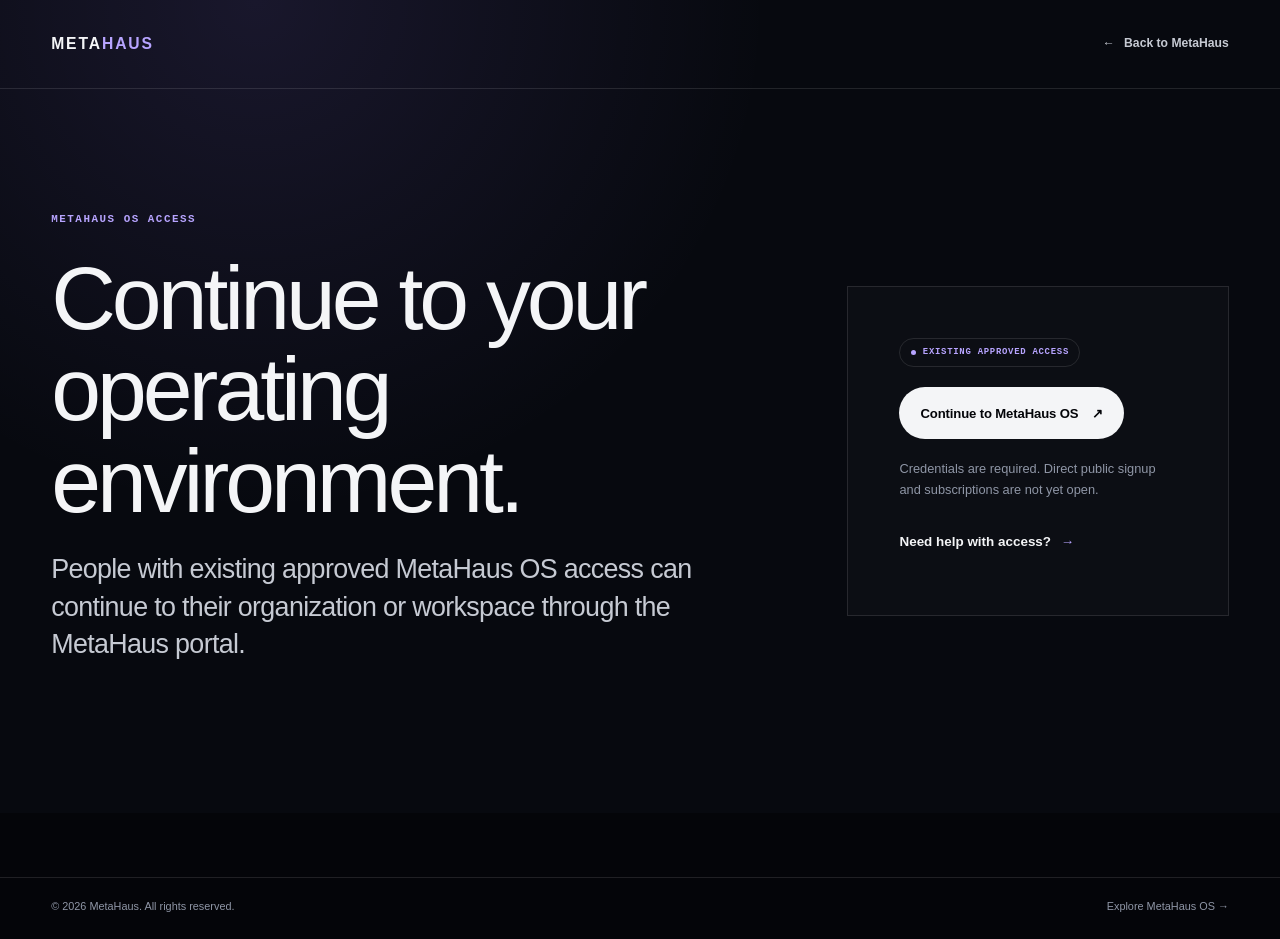
==== commit dd11190f: "feat(site): align public product truth with MetaHaus platform" ====
--- a/login/index.html
+++ b/login/index.html
@@ -4,7 +4,7 @@
   <meta charset="utf-8">
   <meta name="viewport" content="width=device-width, initial-scale=1">
   <title>Log in — MetaHaus</title>
-  <meta name="description" content="Access an existing MetaHaus OS organization or workspace through the MetaHaus portal.">
+  <meta name="description" content="Continue to an existing MetaHaus OS organization or workspace with approved access through the MetaHaus portal.">
   <meta name="robots" content="noindex, follow">
   <meta name="theme-color" content="#07090f">
   <link rel="canonical" href="https://metahaus.studio/login/">
@@ -24,10 +24,10 @@
       <div>
         <p class="preview-kicker">MetaHaus OS access</p>
         <h1 id="login-title">Continue to your operating environment.</h1>
-        <p class="product-page-lead">Existing Studio clients and other approved MetaHaus OS users access their organizations and workspaces through the MetaHaus portal.</p>
+        <p class="product-page-lead">People with existing approved MetaHaus OS access can continue to their organization or workspace through the MetaHaus portal.</p>
       </div>
       <div class="login-action-panel">
-        <span class="status status-private">Existing Access</span>
+        <span class="status status-private">Existing Approved Access</span>
         <a class="button button-primary" href="https://portal.metahaus.studio/" rel="noopener noreferrer">Continue to MetaHaus OS <span aria-hidden="true">↗</span></a>
         <p>Credentials are required. Direct public signup and subscriptions are not yet open.</p>
         <a class="text-link" href="mailto:hello@metahaus.studio?subject=MetaHaus%20OS%20Access">Need help with access? <span aria-hidden="true">→</span></a>
